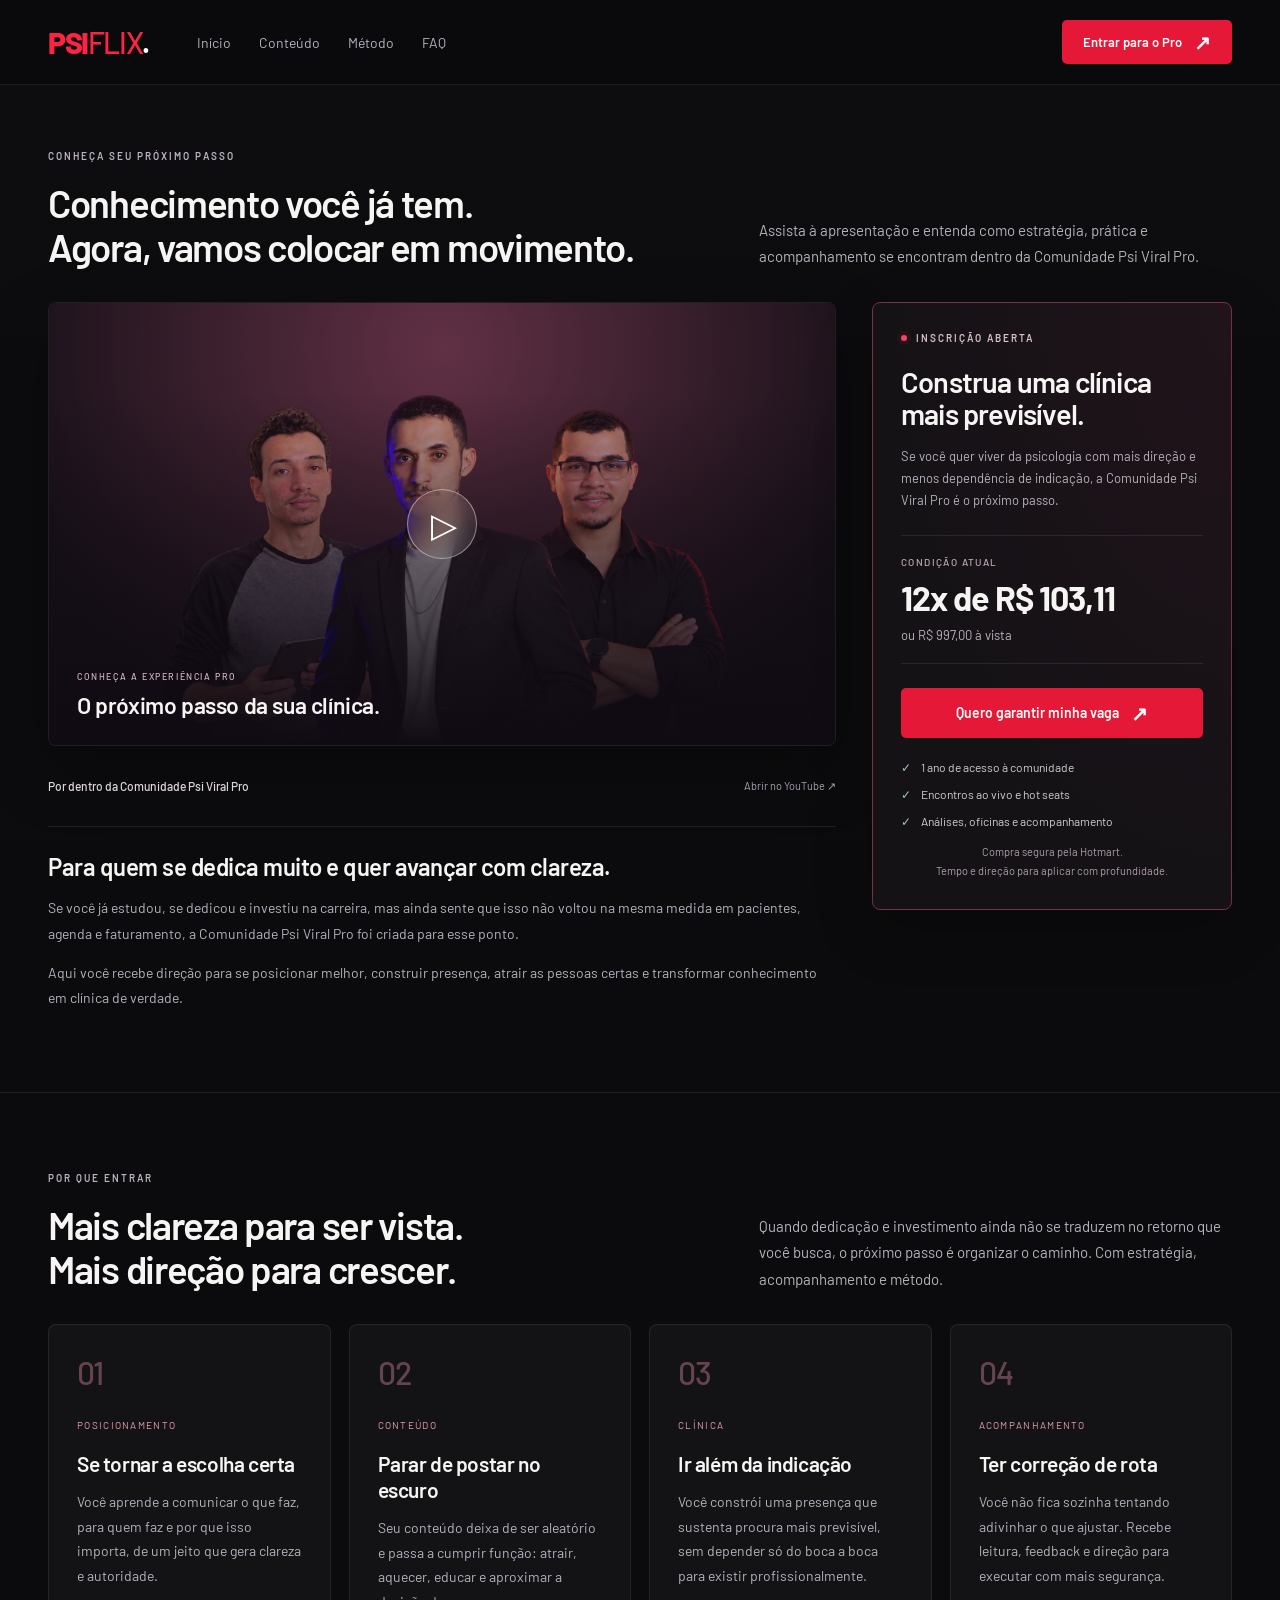
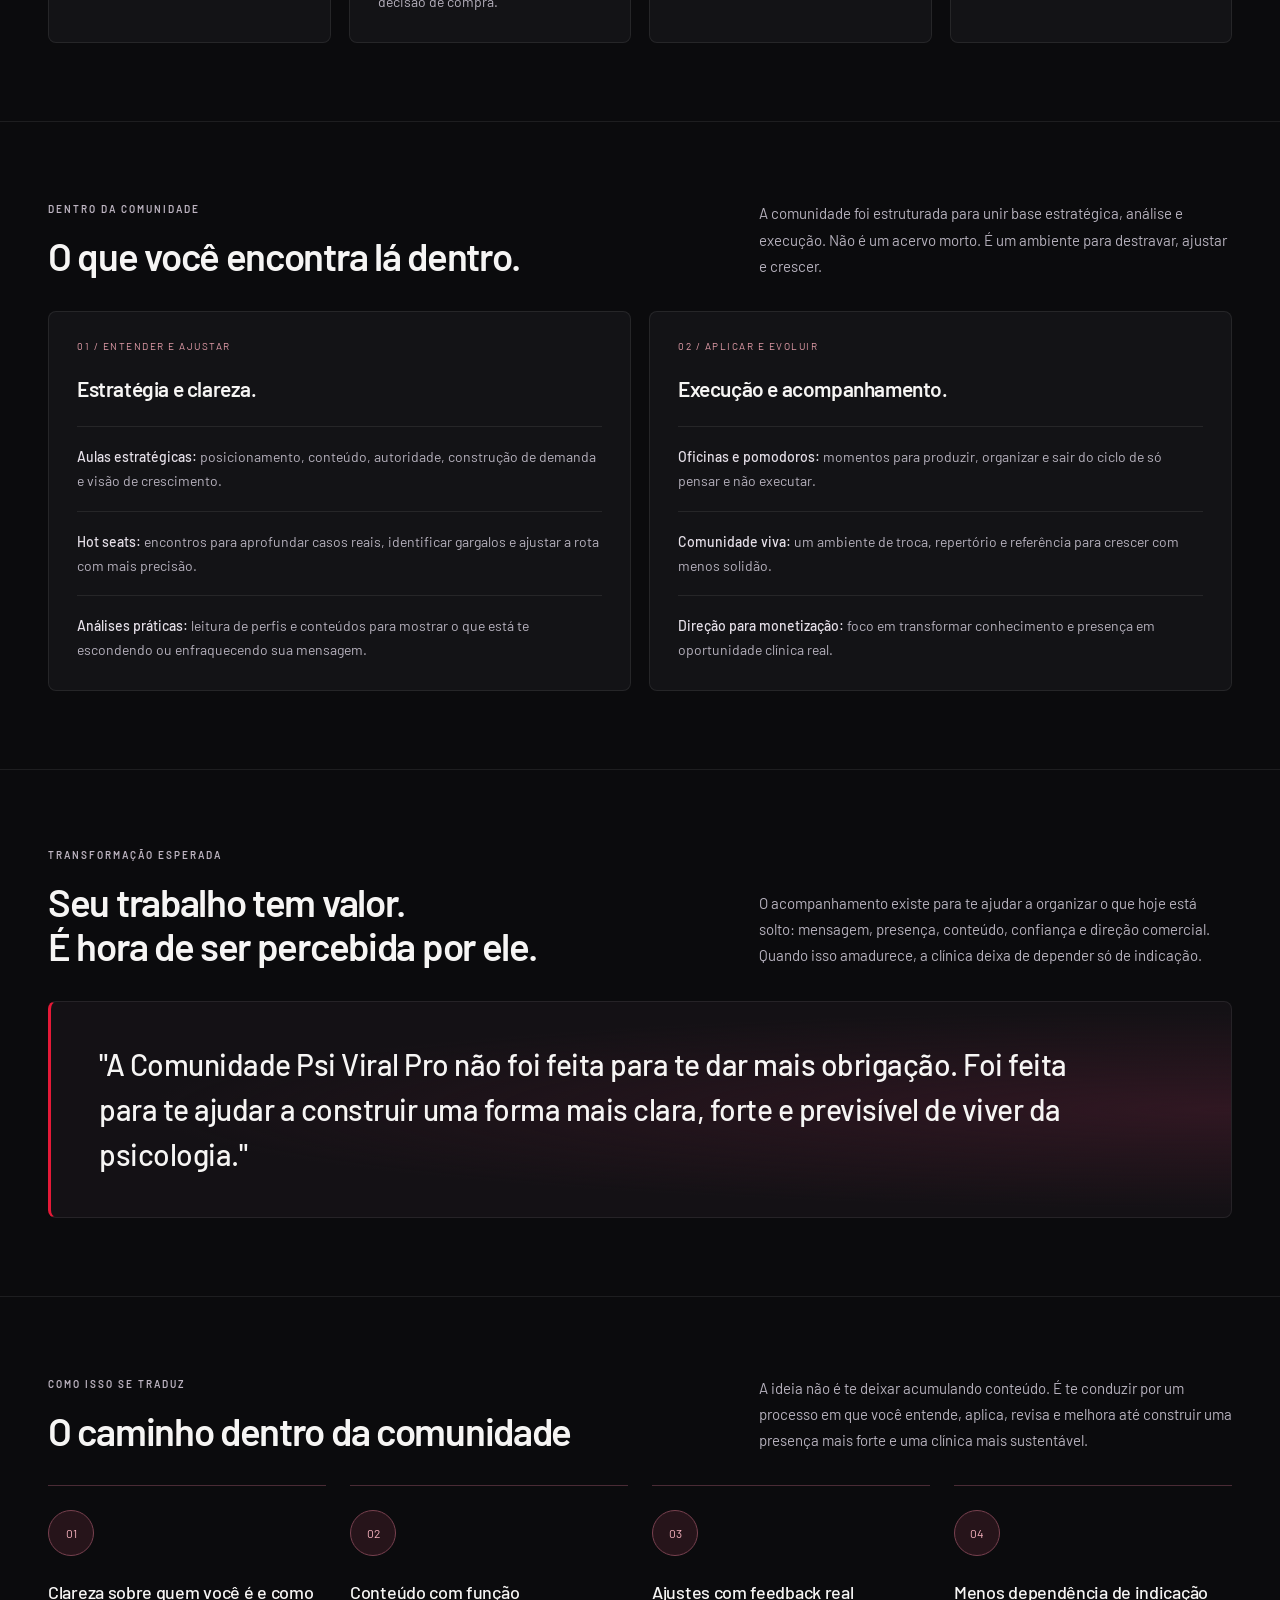
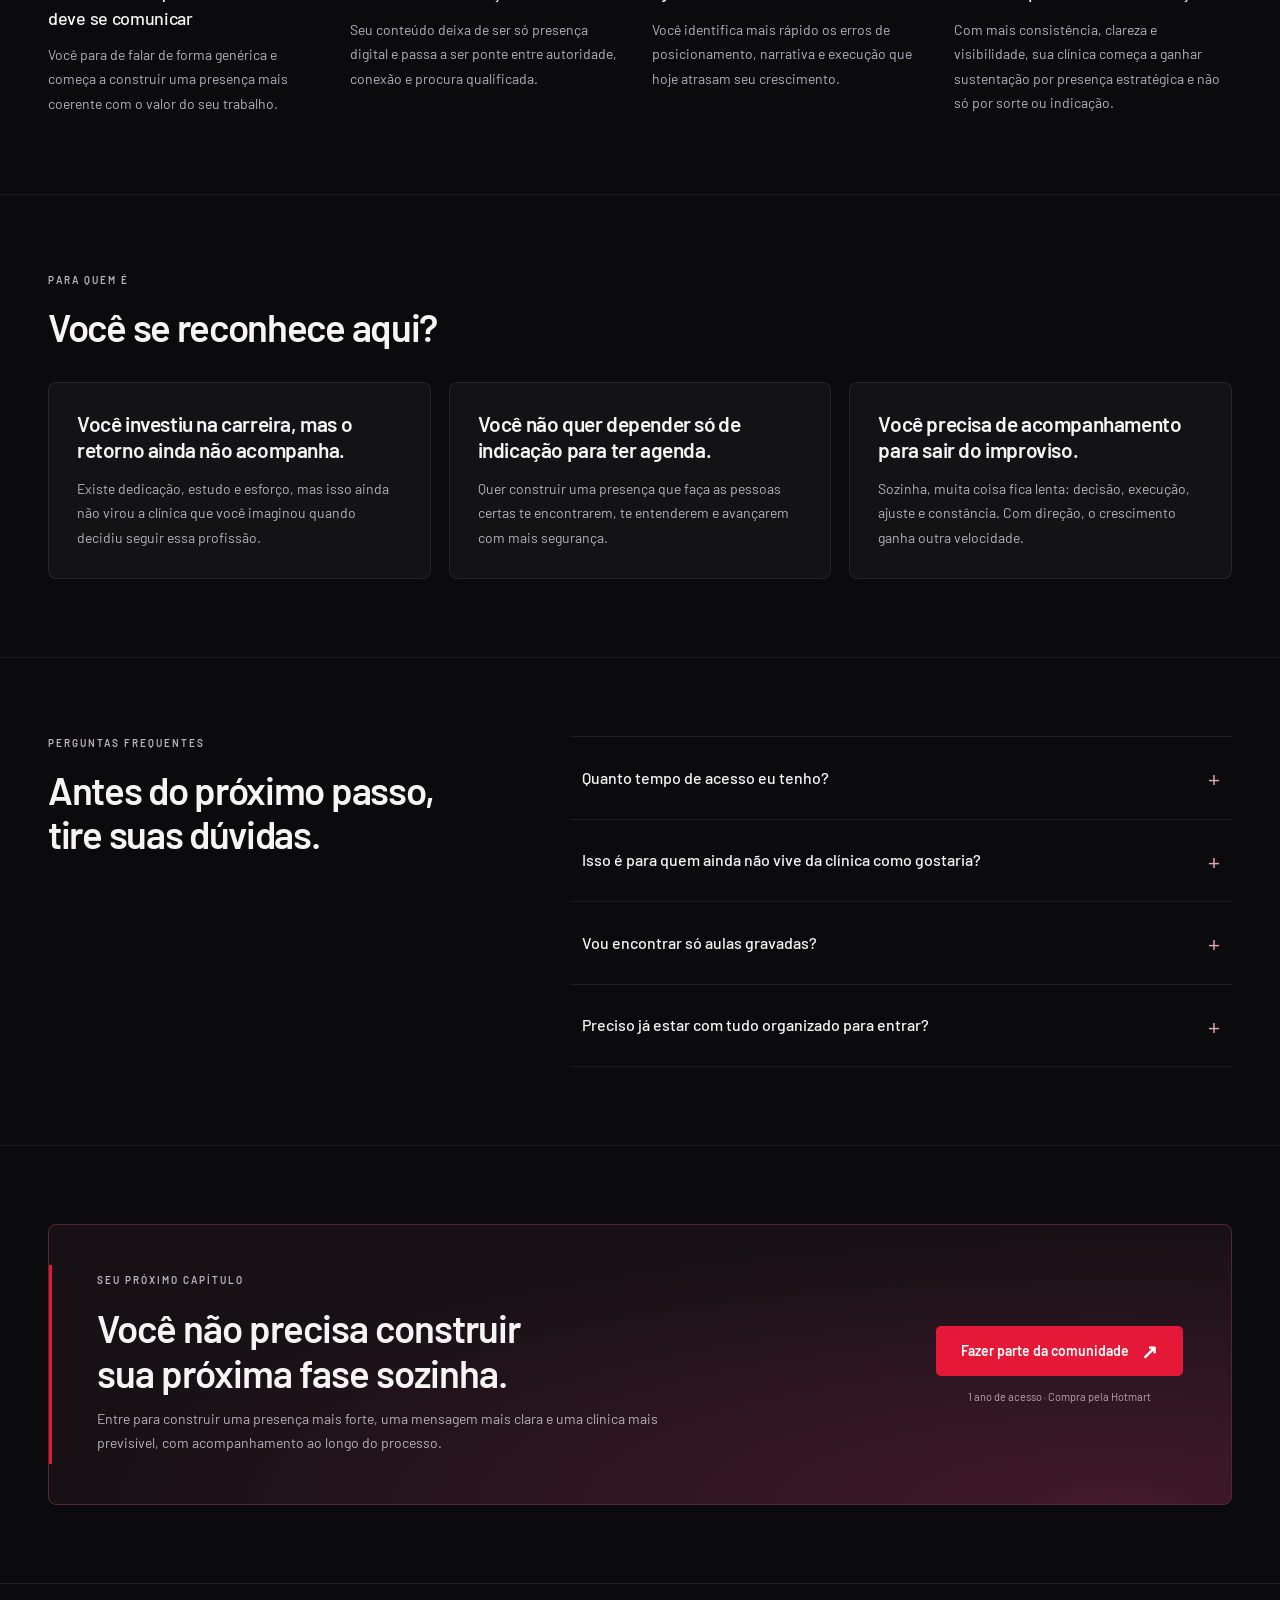
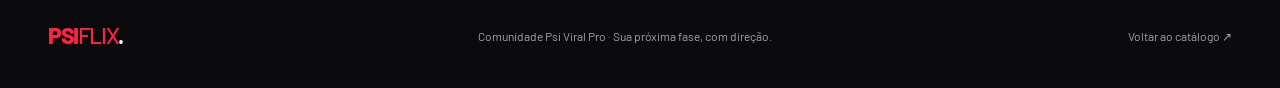
==== oferta/index.html @ 427cc710 "feat: redesign catalog and offer page" ====
<!doctype html>
<html lang="pt-BR">
<head>
  <meta charset="utf-8">
  <meta name="viewport" content="width=device-width, initial-scale=1">
  <title>Comunidade Psi Viral Pro | Sua próxima fase na psicologia</title>
  <meta name="description" content="Acompanhamento para psicólogas que querem viver da psicologia com mais clareza, presença e previsibilidade, sem depender só de indicação.">
  <meta name="theme-color" content="#0b0b0d">
  <meta name="referrer" content="strict-origin-when-cross-origin">
  <link rel="icon" type="image/webp" href="../logo.webp">
  <link rel="apple-touch-icon" href="../logo.webp">
  <link rel="preconnect" href="https://fonts.googleapis.com">
  <link rel="preconnect" href="https://fonts.gstatic.com" crossorigin>
  <link href="https://fonts.googleapis.com/css2?family=Barlow:wght@400;500;600;700;800&display=swap" rel="stylesheet">
  <script src="../assets/analytics.js" defer></script>
  <link rel="stylesheet" href="../assets/oferta.css?v=20260916">
  <script src="../assets/oferta.js?v=20260916-presentation" defer></script>
</head>
<body>
  <a class="skip-link" href="#inicio">Pular para o conteúdo</a>
  <noscript><img height="1" width="1" style="display:none" src="https://www.facebook.com/tr?id=1528378295120841&amp;ev=PageView&amp;noscript=1" alt=""></noscript>
  <div class="page">
    <header class="topbar">
      <div class="shell">
        <a class="logo" href="../" aria-label="Voltar para o catálogo">PSI<span>FLIX</span><b>.</b></a>
        <nav class="nav" id="offer-navigation" aria-label="Navegação da oferta">
          <a href="../">Início</a>
          <a href="#conteudo">Conteúdo</a>
          <a href="#metodo">Método</a>
          <a href="#faq">FAQ</a>
        </nav>
        <div class="actions">
          <a class="btn btn-primary" href="https://pay.hotmart.com/K107278306V?off=hl3ang52" target="_blank" rel="noopener">Entrar para o Pro <span class="btn-arrow" aria-hidden="true">↗</span></a>
          <button class="menu-toggle" type="button" data-menu aria-label="Abrir menu" aria-expanded="false" aria-controls="offer-navigation" hidden><svg viewBox="0 0 24 24" aria-hidden="true"><path d="M4 6h16M4 12h16M4 18h16"/></svg></button>
        </div>
      </div>
      <div class="reading-progress" data-progress aria-hidden="true"></div>
    </header>

    <main id="inicio">
      <section class="section presentation" id="apresentacao" aria-labelledby="apresentacao-title">
        <div class="shell">
          <div class="section-head"><div><span class="eyebrow">Conheça seu próximo passo</span><h1 class="section-title" id="apresentacao-title">Conhecimento você já tem.<br>Agora, vamos colocar em movimento.</h1></div><p class="section-sub">Assista à apresentação e entenda como estratégia, prática e acompanhamento se encontram dentro da Comunidade Psi Viral Pro.</p></div>
          <div class="hero-stage">
            <div class="hero-main">
              <div class="hero-video" aria-label="Vídeo principal da comunidade">
                <a class="video-preview" data-video-play href="https://www.youtube.com/watch?v=gFFzCE0N69U" target="_blank" rel="noopener" aria-label="Assistir à apresentação da Comunidade Psi Viral Pro">
                  <img src="../experts.webp" width="1672" height="974" alt="" fetchpriority="high">
                  <span class="video-play-icon" aria-hidden="true">▷</span>
                  <span class="video-preview-title"><span>Conheça a experiência Pro</span>O próximo passo da sua clínica.</span>
                </a>
              </div>

              <div class="video-caption"><strong>Por dentro da Comunidade Psi Viral Pro</strong><a href="https://www.youtube.com/watch?v=gFFzCE0N69U" target="_blank" rel="noopener">Abrir no YouTube ↗</a></div>
              <div class="intro-copy"><h3>Para quem se dedica muito e quer avançar com clareza.</h3><p>Se você já estudou, se dedicou e investiu na carreira, mas ainda sente que isso não voltou na mesma medida em pacientes, agenda e faturamento, a Comunidade Psi Viral Pro foi criada para esse ponto.</p><p>Aqui você recebe direção para se posicionar melhor, construir presença, atrair as pessoas certas e transformar conhecimento em clínica de verdade.</p></div>
            </div>

            <aside class="hero-side">
              <section class="panel" id="inscricao" aria-labelledby="comprar-titulo">
                <span class="eyebrow">Inscrição aberta</span>
                <h2 class="price-title" id="comprar-titulo">Construa uma clínica mais previsível.</h2>
                <p>Se você quer viver da psicologia com mais direção e menos dependência de indicação, a Comunidade Psi Viral Pro é o próximo passo.</p>
                <div class="price-box" aria-label="Preço da oferta">
                  <strong>Condição atual</strong>
                  <span>12x de R$ 103,11</span>
                  <small>ou R$ 997,00 à vista</small>
                </div>
                <a class="btn btn-primary" href="https://pay.hotmart.com/K107278306V?off=hl3ang52" target="_blank" rel="noopener">Quero garantir minha vaga <span class="btn-arrow" aria-hidden="true">↗</span></a>
                <ul class="purchase-benefits"><li>1 ano de acesso à comunidade</li><li>Encontros ao vivo e hot seats</li><li>Análises, oficinas e acompanhamento</li></ul>
                <p class="purchase-note">Compra segura pela Hotmart.<br>Tempo e direção para aplicar com profundidade.</p>
              </section>

            </aside>
          </div>
        </div>
      </section>

      <section class="section" id="conteudo">
        <div class="shell">
          <div class="section-head">
            <div>
              <span class="eyebrow">Por que entrar</span>
              <h2 class="section-title">Mais clareza para ser vista.<br>Mais direção para crescer.</h2>
            </div>
            <p class="section-sub">Quando dedicação e investimento ainda não se traduzem no retorno que você busca, o próximo passo é organizar o caminho. Com estratégia, acompanhamento e método.</p>
          </div>

          <div class="grid-4">
            <article class="card">
              <span class="kpi-mark">Posicionamento</span>
              <h3>Se tornar a escolha certa</h3>
              <p>Você aprende a comunicar o que faz, para quem faz e por que isso importa, de um jeito que gera clareza e autoridade.</p>
            </article>
            <article class="card">
              <span class="kpi-mark">Conteúdo</span>
              <h3>Parar de postar no escuro</h3>
              <p>Seu conteúdo deixa de ser aleatório e passa a cumprir função: atrair, aquecer, educar e aproximar a decisão de compra.</p>
            </article>
            <article class="card">
              <span class="kpi-mark">Clínica</span>
              <h3>Ir além da indicação</h3>
              <p>Você constrói uma presença que sustenta procura mais previsível, sem depender só do boca a boca para existir profissionalmente.</p>
            </article>
            <article class="card">
              <span class="kpi-mark">Acompanhamento</span>
              <h3>Ter correção de rota</h3>
              <p>Você não fica sozinha tentando adivinhar o que ajustar. Recebe leitura, feedback e direção para executar com mais segurança.</p>
            </article>
          </div>
        </div>
      </section>

      <section class="section" id="metodo">
        <div class="shell">
          <div class="section-head">
            <div>
              <span class="eyebrow">Dentro da comunidade</span>
              <h2 class="section-title">O que você encontra lá dentro.</h2>
            </div>
            <p class="section-sub">A comunidade foi estruturada para unir base estratégica, análise e execução. Não é um acervo morto. É um ambiente para destravar, ajustar e crescer.</p>
          </div>

          <div class="grid-2">
            <article class="card">
              <span class="method-card-label">01 / Entender e ajustar</span><h3>Estratégia e clareza.</h3>
              <ul class="feature-list">
                <li><strong>Aulas estratégicas:</strong> posicionamento, conteúdo, autoridade, construção de demanda e visão de crescimento.</li>
                <li><strong>Hot seats:</strong> encontros para aprofundar casos reais, identificar gargalos e ajustar a rota com mais precisão.</li>
                <li><strong>Análises práticas:</strong> leitura de perfis e conteúdos para mostrar o que está te escondendo ou enfraquecendo sua mensagem.</li>
              </ul>
            </article>

            <article class="card">
              <span class="method-card-label">02 / Aplicar e evoluir</span><h3>Execução e acompanhamento.</h3>
              <ul class="feature-list">
                <li><strong>Oficinas e pomodoros:</strong> momentos para produzir, organizar e sair do ciclo de só pensar e não executar.</li>
                <li><strong>Comunidade viva:</strong> um ambiente de troca, repertório e referência para crescer com menos solidão.</li>
                <li><strong>Direção para monetização:</strong> foco em transformar conhecimento e presença em oportunidade clínica real.</li>
              </ul>
            </article>
          </div>
        </div>
      </section>

      <section class="section">
        <div class="shell">
          <div class="section-head">
            <div>
              <span class="eyebrow">Transformação esperada</span>
              <h2 class="section-title">Seu trabalho tem valor.<br>É hora de ser percebida por ele.</h2>
            </div>
            <p class="section-sub">O acompanhamento existe para te ajudar a organizar o que hoje está solto: mensagem, presença, conteúdo, confiança e direção comercial. Quando isso amadurece, a clínica deixa de depender só de indicação.</p>
          </div>

          <article class="card quote">
            <blockquote>"A Comunidade Psi Viral Pro não foi feita para te dar mais obrigação. Foi feita para te ajudar a construir uma forma mais clara, forte e previsível de viver da psicologia."</blockquote>
          </article>
        </div>
      </section>

      <section class="section">
        <div class="shell">
          <div class="section-head">
            <div>
              <span class="eyebrow">Como isso se traduz</span>
              <h2 class="section-title">O caminho dentro da comunidade</h2>
            </div>
            <p class="section-sub">A ideia não é te deixar acumulando conteúdo. É te conduzir por um processo em que você entende, aplica, revisa e melhora até construir uma presença mais forte e uma clínica mais sustentável.</p>
          </div>

          <ol class="timeline">
            <li>
              <strong>Clareza sobre quem você é e como deve se comunicar</strong>
              <p>Você para de falar de forma genérica e começa a construir uma presença mais coerente com o valor do seu trabalho.</p>
            </li>
            <li>
              <strong>Conteúdo com função</strong>
              <p>Seu conteúdo deixa de ser só presença digital e passa a ser ponte entre autoridade, conexão e procura qualificada.</p>
            </li>
            <li>
              <strong>Ajustes com feedback real</strong>
              <p>Você identifica mais rápido os erros de posicionamento, narrativa e execução que hoje atrasam seu crescimento.</p>
            </li>
            <li>
              <strong>Menos dependência de indicação</strong>
              <p>Com mais consistência, clareza e visibilidade, sua clínica começa a ganhar sustentação por presença estratégica e não só por sorte ou indicação.</p>
            </li>
          </ol>
        </div>
      </section>

      <section class="section">
        <div class="shell">
          <div class="section-head">
            <div>
              <span class="eyebrow">Para quem é</span>
              <h2 class="section-title">Você se reconhece aqui?</h2>
            </div>
          </div>

          <div class="grid-3">
            <article class="card">
              <h3>Você investiu na carreira, mas o retorno ainda não acompanha.</h3>
              <p>Existe dedicação, estudo e esforço, mas isso ainda não virou a clínica que você imaginou quando decidiu seguir essa profissão.</p>
            </article>
            <article class="card">
              <h3>Você não quer depender só de indicação para ter agenda.</h3>
              <p>Quer construir uma presença que faça as pessoas certas te encontrarem, te entenderem e avançarem com mais segurança.</p>
            </article>
            <article class="card">
              <h3>Você precisa de acompanhamento para sair do improviso.</h3>
              <p>Sozinha, muita coisa fica lenta: decisão, execução, ajuste e constância. Com direção, o crescimento ganha outra velocidade.</p>
            </article>
          </div>
        </div>
      </section>

      <section class="section" id="faq">
        <div class="shell faq-layout">
          <div class="section-head">
            <div>
              <span class="eyebrow">Perguntas frequentes</span>
              <h2 class="section-title">Antes do próximo passo,<br>tire suas dúvidas.</h2>
            </div>
          </div>

          <div class="faq">
            <details>
              <summary>Quanto tempo de acesso eu tenho?</summary>
              <p>O acesso à Comunidade Psi Viral Pro é de 1 ano, para você entrar, estudar, aplicar e amadurecer seu posicionamento com profundidade.</p>
            </details>
            <details>
              <summary>Isso é para quem ainda não vive da clínica como gostaria?</summary>
              <p>Sim. A comunidade foi pensada justamente para quem sente que a clínica ainda depende demais de indicação, tentativa e erro ou esforço sem direção.</p>
            </details>
            <details>
              <summary>Vou encontrar só aulas gravadas?</summary>
              <p>Não. Além do conteúdo, há encontros, hot seats, análises e momentos de execução para que o processo tenha acompanhamento real.</p>
            </details>
            <details>
              <summary>Preciso já estar com tudo organizado para entrar?</summary>
              <p>Não. Você entra para organizar. A proposta é justamente te ajudar a sair da bagunça, do improviso e da sensação de estar fazendo tudo sozinha.</p>
            </details>
          </div>
        </div>
      </section>

      <section class="section final-section">
        <div class="shell">
          <div class="cta-panel">
            <div>
              <span class="eyebrow">Seu próximo capítulo</span>
              <h2>Você não precisa construir<br>sua próxima fase sozinha.</h2>
              <p class="section-sub" style="margin-top:12px">Entre para construir uma presença mais forte, uma mensagem mais clara e uma clínica mais previsível, com acompanhamento ao longo do processo.</p>
            </div>
            <div class="final-actions"><a class="btn btn-primary" href="https://pay.hotmart.com/K107278306V?off=hl3ang52" target="_blank" rel="noopener">Fazer parte da comunidade <span class="btn-arrow" aria-hidden="true">↗</span></a><small>1 ano de acesso · Compra pela Hotmart</small></div>
          </div>
        </div>
      </section>
    </main>

    <footer class="footer">
      <div class="shell"><a class="logo" href="../" aria-label="Psi Flix, voltar ao catálogo">PSI<span>FLIX</span><b>.</b></a><p>Comunidade Psi Viral Pro · Sua próxima fase, com direção.</p><a class="footer-link" href="../">Voltar ao catálogo ↗</a></div>
    </footer>
  </div>
  <aside class="mobile-enroll" data-mobile-enroll aria-label="Inscrição na comunidade" hidden><div><strong>12x de R$ 103,11</strong><small>ou R$ 997,00 à vista · 1 ano de acesso</small></div><a class="btn btn-primary" href="https://pay.hotmart.com/K107278306V?off=hl3ang52" target="_blank" rel="noopener">Quero entrar <span aria-hidden="true">↗</span></a></aside>
</body>
</html>
---- assets/oferta.css ----
:root{color-scheme:dark;--bg:#0b0b0d;--surface:#141417;--text:#f6f5f4;--muted:#b6b1bd;--accent:#e51937;--line:#ffffff14;--max:1240px;--ease:cubic-bezier(.2,.7,.2,1)}
*{box-sizing:border-box}
html{scroll-behavior:smooth;scroll-padding-top:110px}
body{margin:0;min-width:320px;background:var(--bg);color:var(--text);font-family:Barlow,'Segoe UI',sans-serif;-webkit-font-smoothing:antialiased}
button,a,summary{-webkit-tap-highlight-color:transparent}
a{color:inherit;text-decoration:none}
button{font:inherit;cursor:pointer}
img{display:block;max-width:100%;height:auto}
h1,h2,h3,p,ul,ol{margin:0}
[hidden]{display:none!important}
:focus-visible{outline:2px solid #fff;outline-offset:5px}
::selection{background:#ae1735;color:#fff}
.shell{width:min(var(--max),calc(100% - 96px));margin-inline:auto}
.skip-link{position:fixed;top:-80px;left:20px;padding:14px 20px;background:#fff;color:#111;z-index:50;border-radius:4px}
.skip-link:focus{top:12px}
.topbar{position:sticky;top:0;z-index:20;border-bottom:1px solid var(--line);background:#0b0b0df5;backdrop-filter:blur(16px)}
.topbar .shell{display:flex;align-items:center;gap:48px;min-height:84px}
.logo{font-size:30px;letter-spacing:-1.4px;line-height:1;font-weight:800;color:#fa2544;white-space:nowrap}
.logo span{font-weight:500}.logo b{color:#fff;font-weight:700}
.nav{display:flex;align-items:center;gap:28px;color:var(--muted);font-size:14px}
.nav a{position:relative;display:flex;align-items:center;min-height:48px;transition:color .2s}
.nav a:hover,.nav a[aria-current]{color:#fff}
.nav a::after{content:'';position:absolute;bottom:0;left:0;right:0;height:2px;background:var(--accent);transform:scaleX(0);transform-origin:left;transition:transform .25s}
.nav a[aria-current]::after{transform:scaleX(1)}
.actions{display:flex;align-items:center;gap:12px;margin-left:auto}
.btn{display:inline-flex;align-items:center;justify-content:center;gap:12px;min-height:50px;padding:13px 24px;border:1px solid transparent;border-radius:5px;font-size:14px;font-weight:600;line-height:1.4;transition:transform .25s var(--ease),background .25s,box-shadow .25s}
.btn-primary{background:var(--accent);color:#fff}
.btn-primary:hover{background:#bd102a;box-shadow:0 8px 28px #e5193726;transform:translateY(-2px)}
.btn-secondary{background:#ffffff08;border-color:#ffffff28}
.btn-secondary:hover{background:#ffffff14;transform:translateY(-2px)}
.btn-arrow{font-size:20px;line-height:1;transition:transform .25s}.btn:hover .btn-arrow{transform:translateX(3px)}
.topbar .btn{min-height:44px;padding:10px 20px;font-size:13px}
.menu-toggle{display:none;width:44px;height:44px;border:1px solid #ffffff30;border-radius:50%;background:none;color:#fff;align-items:center;justify-content:center}
.menu-toggle svg{width:20px;height:20px;fill:none;stroke:currentColor;stroke-width:1.6}
.reading-progress{position:absolute;bottom:-1px;left:0;width:100%;height:2px;background:var(--accent);transform:scaleX(0);transform-origin:left;pointer-events:none}
.hero{position:relative;overflow:hidden;isolation:isolate;background:radial-gradient(ellipse at 85% 48%,#301723 0,transparent 56%)}
.hero .shell{position:relative;min-height:655px;display:flex;align-items:center;padding-block:76px 72px}
.hero-copy{position:relative;z-index:2;width:53%;max-width:650px}
.eyebrow{display:block;margin-bottom:18px;color:#bdb4c1;font-size:10px;line-height:1.5;font-weight:600;letter-spacing:2px;text-transform:uppercase}
.hero .eyebrow{display:flex;align-items:center;gap:12px;color:#eee2e7}
.pro-badge{display:inline-flex;padding:5px 8px;background:#e5193720;border:1px solid #e5193770;border-radius:3px;color:#ff657b;font-size:10px;letter-spacing:1.4px}
.hero h1{font-size:clamp(42px,4.5vw,66px);line-height:1.05;letter-spacing:-2.6px;font-weight:700;text-wrap:balance}
.hero h1 em{font-style:normal;color:#ff4059}
.hero-copy>p{max-width:475px;margin-top:24px;font-size:17px;line-height:1.65;color:#c2bec7}
.hero-buttons{display:flex;flex-wrap:wrap;gap:12px;margin-top:28px}
.hero-proof{display:flex;flex-wrap:wrap;gap:10px 20px;margin-top:24px;color:#b9b2bd;font-size:12px}
.hero-proof span{display:flex;align-items:center;gap:8px}.hero-proof span::before{content:'';width:4px;height:4px;background:#ff5068;border-radius:50%}
.hero-art{position:absolute;right:-13%;bottom:34px;width:77%;z-index:0;pointer-events:none}
.hero-art::after{content:'';position:absolute;inset:0;background:linear-gradient(90deg,var(--bg),transparent 35%),linear-gradient(0deg,var(--bg),transparent 45%)}
.hero-art img{width:100%}
.hero-credit{position:absolute;bottom:42px;right:0;color:#aa98a7;font-size:10px;letter-spacing:1.3px;text-transform:uppercase}
.benefit-bar{border-block:1px solid var(--line)}
.benefit-inner{display:flex;justify-content:space-between;gap:24px;padding-block:23px;color:#bdb7c1;font-size:12px}
.benefit-inner span{display:flex;gap:12px;align-items:center}.benefit-inner b{color:#ff546c;font-size:11px;font-weight:500}
.section{padding-block:78px;border-bottom:1px solid var(--line)}
.section-head{display:grid;grid-template-columns:1.15fr .85fr;gap:70px;align-items:end;margin-bottom:32px}
.section-title{font-size:clamp(30px,3vw,42px);font-weight:600;line-height:1.14;letter-spacing:-1.3px;text-wrap:balance}
.section-sub{max-width:540px;color:var(--muted);font-size:15px;line-height:1.75}
.presentation{padding-top:64px;background:linear-gradient(180deg,#ffffff02,transparent)}
.hero-stage{display:grid;grid-template-columns:minmax(0,1fr) 360px;gap:36px;align-items:start}
.hero-main{min-width:0}
.hero-video{overflow:hidden;border:1px solid #ffffff20;border-radius:8px;background:#000;box-shadow:0 24px 65px #0004}
.hero-video iframe{display:block;width:100%;aspect-ratio:16/9;border:0}
.video-preview{position:relative;display:grid;place-items:center;isolation:isolate;aspect-ratio:16/9;overflow:hidden;background:radial-gradient(ellipse at 50% 10%,#613044,transparent 80%),#171018}
.video-preview>img{position:absolute;bottom:0;left:50%;transform:translateX(-50%);width:80%;height:100%;object-fit:contain;object-position:bottom;opacity:.65;transition:opacity .4s,scale .5s var(--ease);z-index:-2}
.video-preview::after{content:'';position:absolute;inset:0;background:linear-gradient(0deg,#100b13,transparent 80%);z-index:-1}
.video-play-icon{display:grid;place-items:center;width:70px;height:70px;padding-left:4px;border:1px solid #ffffff70;background:#ffffff16;backdrop-filter:blur(10px);border-radius:50%;font-size:34px;color:#fff;transition:transform .3s,background .3s}
.video-preview:hover .video-play-icon{transform:scale(1.08);background:var(--accent);border-color:var(--accent)}.video-preview:hover>img{opacity:.85;scale:1.025}
.video-preview:focus-visible{outline-offset:-5px}.video-preview-title{position:absolute;left:28px;right:28px;bottom:24px;font-size:23px;line-height:1.3;font-weight:600;letter-spacing:-.4px}.video-preview-title>span{display:block;margin-bottom:8px;font-size:9px;letter-spacing:1.6px;text-transform:uppercase;color:#d6b5c3;font-weight:500}
.video-caption>a{display:inline-flex;align-items:center;min-height:44px;font-size:11px;white-space:nowrap}.video-caption>a:hover{color:#fff}
.video-caption{display:flex;justify-content:space-between;align-items:center;gap:20px;padding-block:18px;border-bottom:1px solid var(--line);font-size:12px;color:#a99eaf}
.video-caption strong{font-weight:500;color:#ddd5df}.video-caption span{font-size:10px;letter-spacing:1px;text-transform:uppercase}
.intro-copy{padding-block:26px 4px}.intro-copy h3{font-size:24px;letter-spacing:-.5px;font-weight:600;line-height:1.2}.intro-copy p{color:var(--muted);font-size:14px;line-height:1.8;margin-top:14px}
.hero-side{position:sticky;top:112px}
.panel{padding:28px;border:1px solid #783044;border-radius:8px;background:radial-gradient(ellipse at 100% 0,#3a172550,transparent 65%),#151216;box-shadow:0 20px 60px #0003}
.panel .eyebrow{display:flex;align-items:center;gap:9px;color:#dbc2ca;margin-bottom:20px}.panel .eyebrow::before{content:'';width:6px;height:6px;background:#f34663;border-radius:50%;box-shadow:0 0 0 4px #e5193716}
.price-title{font-size:29px;font-weight:600;line-height:1.13;letter-spacing:-.8px}
.panel>p{color:var(--muted);font-size:13px;line-height:1.7;margin-top:14px}
.price-box{margin-block:24px;padding-block:20px;border-block:1px solid #ffffff16}
.price-box strong{font-size:10px;font-weight:500;letter-spacing:1.4px;text-transform:uppercase;color:#bdabb8;display:block}
.price-box span{display:block;font-size:34px;line-height:1.2;letter-spacing:-1px;font-weight:700;margin-top:10px}
.price-box small{display:block;color:#bdb1be;font-size:13px;margin-top:8px}
.panel .btn{width:100%;padding-inline:14px}.panel .purchase-note{font-size:11px;text-align:center;color:#aa9dab;line-height:1.7}
.purchase-benefits{list-style:none;padding:0;margin-top:22px;display:grid;gap:12px;font-size:12px;color:#d4cbd5}
.purchase-benefits li::before{content:'✓';margin-right:10px;color:#a1ceb1}
.grid-4,.grid-3,.grid-2{display:grid;gap:18px}.grid-4{grid-template-columns:repeat(4,minmax(0,1fr))}.grid-3{grid-template-columns:repeat(3,minmax(0,1fr))}.grid-2{grid-template-columns:repeat(2,minmax(0,1fr))}
.card{position:relative;padding:28px;border:1px solid var(--line);border-radius:8px;background:#131316;transition:transform .3s var(--ease),border-color .3s,background .3s}
@media(hover:hover){.card:hover{transform:translateY(-5px);border-color:#86505d;background:#181519}}
.card h3{font-size:21px;line-height:1.25;letter-spacing:-.4px;font-weight:600}
.card p{margin-top:13px;color:var(--muted);font-size:14px;line-height:1.75}
.kpi-mark{display:block;font-size:10px;letter-spacing:1.3px;text-transform:uppercase;color:#e29da9;margin-bottom:20px}
.grid-4{counter-reset:benefit}.grid-4 .card::before{counter-increment:benefit;content:'0' counter(benefit);display:block;margin-bottom:28px;font-size:32px;font-weight:500;letter-spacing:-1px;color:#65444e}
.feature-list{list-style:none;padding:0;margin-top:24px;display:grid;gap:0;color:var(--muted);font-size:14px;line-height:1.7}
.feature-list li{padding:18px 0;border-top:1px solid var(--line)}.feature-list li:last-child{padding-bottom:0}.feature-list strong{color:#e6e0e9;font-weight:500}
.method-card-label{display:block;margin-bottom:24px;font-size:10px;letter-spacing:1.5px;text-transform:uppercase;color:#e29da9}
.quote{padding:40px 48px;background:radial-gradient(ellipse at 100% 50%,#301722,transparent 65%),#141115;border-left:3px solid var(--accent)}
.quote blockquote{margin:0;font-size:clamp(22px,2.4vw,30px);font-weight:500;line-height:1.5;letter-spacing:-.5px;max-width:970px}
.timeline{counter-reset:step;list-style:none;padding:0;display:grid;grid-template-columns:repeat(4,minmax(0,1fr));gap:24px}
.timeline li{position:relative;border-top:1px solid #4a2b35;padding-top:24px}
.timeline li::before{counter-increment:step;content:'0' counter(step);display:flex;align-items:center;justify-content:center;width:44px;height:44px;margin-bottom:24px;border:1px solid #78414f;border-radius:50%;background:#26141a;color:#f5b1bd;font-size:12px}
.timeline strong{display:block;font-size:18px;line-height:1.4;font-weight:500;letter-spacing:-.3px}
.timeline p{font-size:14px;line-height:1.75;color:var(--muted);margin-top:12px}
.faq-layout{display:grid;grid-template-columns:.8fr 1.2fr;gap:80px;align-items:start}.faq-layout .section-head{display:block;margin:0}.faq-layout .section-sub{margin-top:18px}
.faq{display:grid;gap:0;border-top:1px solid var(--line)}
.faq details{border-bottom:1px solid var(--line);transition:background .25s}.faq details[open]{background:#ffffff02}
.faq summary{list-style:none;cursor:pointer;padding:24px 12px;display:flex;align-items:center;justify-content:space-between;gap:20px;font-size:16px;line-height:1.4;font-weight:500}
.faq summary::-webkit-details-marker{display:none}.faq summary::after{content:'+';font-size:24px;font-weight:400;color:#e0a4b0;transition:transform .25s}.faq details[open] summary::after{transform:rotate(45deg)}
.faq p{padding:0 40px 24px 12px;font-size:14px;line-height:1.75;color:var(--muted)}
.faq details[open] p{animation:faq-in .3s var(--ease)}
.final-section{border-bottom:0}.cta-panel{position:relative;overflow:hidden;display:grid;grid-template-columns:1fr auto;align-items:center;gap:60px;padding:48px;border:1px solid #542735;border-radius:8px;background:radial-gradient(ellipse at 90% 100%,#42192b,transparent 70%),#171116}
.cta-panel::before{content:'';position:absolute;left:0;top:40px;bottom:40px;width:3px;background:var(--accent)}
.cta-panel h2{max-width:640px;font-size:clamp(30px,3vw,42px);font-weight:600;line-height:1.15;letter-spacing:-1px}.cta-panel .section-sub{font-size:14px;max-width:580px}
.final-actions{display:flex;flex-direction:column;align-items:center;gap:14px}.final-actions small{font-size:11px;color:#b7a4b3}
.footer{border-top:1px solid var(--line);padding-block:30px}.footer .shell{display:flex;justify-content:space-between;align-items:center;gap:24px}.footer .logo{font-size:23px}.footer p,.footer-link{font-size:12px;line-height:1.5;color:#aaa1ae}.footer-link{display:inline-flex;align-items:center;min-height:44px}
.mobile-enroll{position:fixed;left:0;right:0;bottom:0;z-index:25;padding:12px 20px calc(12px + env(safe-area-inset-bottom));border-top:1px solid #65404b;background:#141015f7;backdrop-filter:blur(18px);align-items:center;justify-content:space-between;gap:18px;display:none}
.mobile-enroll strong{display:block;font-size:16px}.mobile-enroll small{display:block;margin-top:4px;font-size:10px;color:#bfb0bd}.mobile-enroll .btn{min-height:44px;font-size:12px;padding:12px 18px}
.reveal.is-visible{animation:reveal-in .65s var(--ease) both;animation-delay:var(--reveal-delay,0ms)}
@keyframes reveal-in{from{opacity:.25;transform:translateY(20px)}to{opacity:1;transform:translateY(0)}}
@keyframes faq-in{from{opacity:0;transform:translateY(-6px)}to{opacity:1;transform:translateY(0)}}
@media(min-width:1600px){.hero-art{right:-6%;width:73%}}
@media(max-width:1050px){.shell{width:calc(100% - 64px)}.topbar .shell{gap:28px}.nav{gap:20px}.hero .shell{min-height:610px}.hero h1{font-size:52px}.hero-art{width:84%;right:-20%}.hero-stage{grid-template-columns:minmax(0,1fr) 320px;gap:24px}.panel{padding:24px}.price-box span{font-size:30px}.grid-4{grid-template-columns:repeat(2,minmax(0,1fr))}.section-head{gap:36px}.timeline{grid-template-columns:repeat(2,minmax(0,1fr));gap:36px}.faq-layout{gap:40px}.cta-panel{padding:36px;gap:28px}.benefit-inner{gap:16px;font-size:11px}.hero-credit{font-size:9px}}
@media(max-width:820px){.hero-stage{grid-template-columns:1fr}.hero-side{position:static}.panel{display:grid;grid-template-columns:1fr 1fr;gap:0 28px}.panel>.eyebrow,.panel>.price-title,.panel>p:first-of-type{grid-column:1}.price-box{grid-column:2;grid-row:1/4;margin:0 0 18px;padding-top:0;border-top:0;align-self:center}.panel>.btn{grid-column:2;grid-row:4}.purchase-benefits{grid-column:1;grid-row:4/6;margin-top:18px}.panel>.purchase-note{grid-column:2}.hero-credit{display:none}.grid-3{grid-template-columns:1fr}.grid-3 .card{padding:24px}.nav{gap:16px}.topbar .shell{gap:22px}.faq-layout{grid-template-columns:1fr;gap:32px}.cta-panel{grid-template-columns:1fr}.final-actions{align-items:flex-start}}
@media(max-width:700px){html{scroll-padding-top:94px}.shell{width:calc(100% - 40px)}.topbar .shell{min-height:72px;gap:12px}.logo{font-size:26px}.topbar .btn{font-size:12px;padding:10px 14px}.menu-toggle{display:flex}.nav{display:none;position:absolute;top:72px;left:0;right:0;background:#111114;border-bottom:1px solid var(--line);padding:12px 20px;gap:8px 24px;flex-wrap:wrap}.nav.is-open{display:flex}.hero .shell{min-height:0;padding-top:clamp(250px,62vw,365px);padding-bottom:38px}.hero-copy{width:100%;max-width:none}.hero-art{top:12px;bottom:auto;right:50%;transform:translateX(50%);width:112%;max-width:580px}.hero-art::after{background:linear-gradient(0deg,var(--bg),transparent 66%)}.hero h1{font-size:clamp(39px,8.8vw,56px);letter-spacing:-1.7px}.hero .eyebrow{font-size:9px;gap:10px;letter-spacing:1.5px;margin-bottom:18px}.hero-copy>p{font-size:15px;line-height:1.7;margin-top:20px}.hero-buttons{gap:10px;margin-top:24px}.btn{padding-inline:18px;font-size:13px}.hero-proof{gap:12px;font-size:10px}.benefit-inner{display:grid;grid-template-columns:1fr 1fr;gap:18px 14px;padding-block:22px;font-size:11px}.benefit-inner span{gap:8px}.section{padding-block:48px}.section-head{grid-template-columns:1fr;gap:18px;margin-bottom:26px}.section-title{font-size:31px;letter-spacing:-.9px}.section-sub{font-size:14px}.eyebrow{font-size:9px;margin-bottom:14px}.hero-stage{gap:28px}.video-caption{gap:12px;font-size:11px}.video-caption span{font-size:9px}.intro-copy h3{font-size:22px}.intro-copy p{font-size:14px}.panel{display:block;padding:26px}.price-title{font-size:29px}.price-box{margin-block:22px;padding-block:20px;border-top:1px solid #ffffff16}.price-box span{font-size:36px}.purchase-benefits{margin-top:22px}.grid-4,.grid-2{grid-template-columns:1fr;gap:14px}.card{padding:24px}.grid-4 .card{padding-left:70px}.grid-4 .card::before{position:absolute;top:24px;left:22px;font-size:25px}.kpi-mark{margin-bottom:12px;font-size:9px}.card h3{font-size:21px}.card p{font-size:14px}.quote{padding:28px}.quote blockquote{font-size:23px}.timeline{grid-template-columns:1fr;gap:0}.timeline li{padding:0 0 30px 64px;border-top:0;border-left:1px solid #4a2b35;margin-left:21px}.timeline li:last-child{border-color:transparent;padding-bottom:0}.timeline li::before{position:absolute;top:0;left:-22px;margin:0}.timeline strong{font-size:18px}.faq summary{padding-block:22px;font-size:15px}.faq p{padding-right:24px}.cta-panel{padding:30px 26px}.cta-panel h2{font-size:30px}.final-actions,.final-actions .btn{width:100%}.final-actions small{align-self:center}.footer{padding-block:26px 110px}.footer .shell{flex-wrap:wrap;gap:16px}.footer p{order:3;width:100%;font-size:11px}.footer-link{font-size:11px}.mobile-enroll:not([hidden]){display:flex}}
@media(max-width:700px){.hero-art{mask-image:linear-gradient(#000 50%,transparent 100%)}.hero-art::after{background:none}.video-preview-title{left:18px;right:18px;bottom:15px;font-size:18px}.video-preview-title>span{font-size:8px;margin-bottom:5px}.video-play-icon{width:50px;height:50px;font-size:26px;margin-bottom:28px}.video-caption>a{font-size:10px}}
@media(prefers-reduced-motion:reduce){html{scroll-behavior:auto}*,*::before,*::after{animation:none!important;transition:none!important;scroll-behavior:auto!important}}
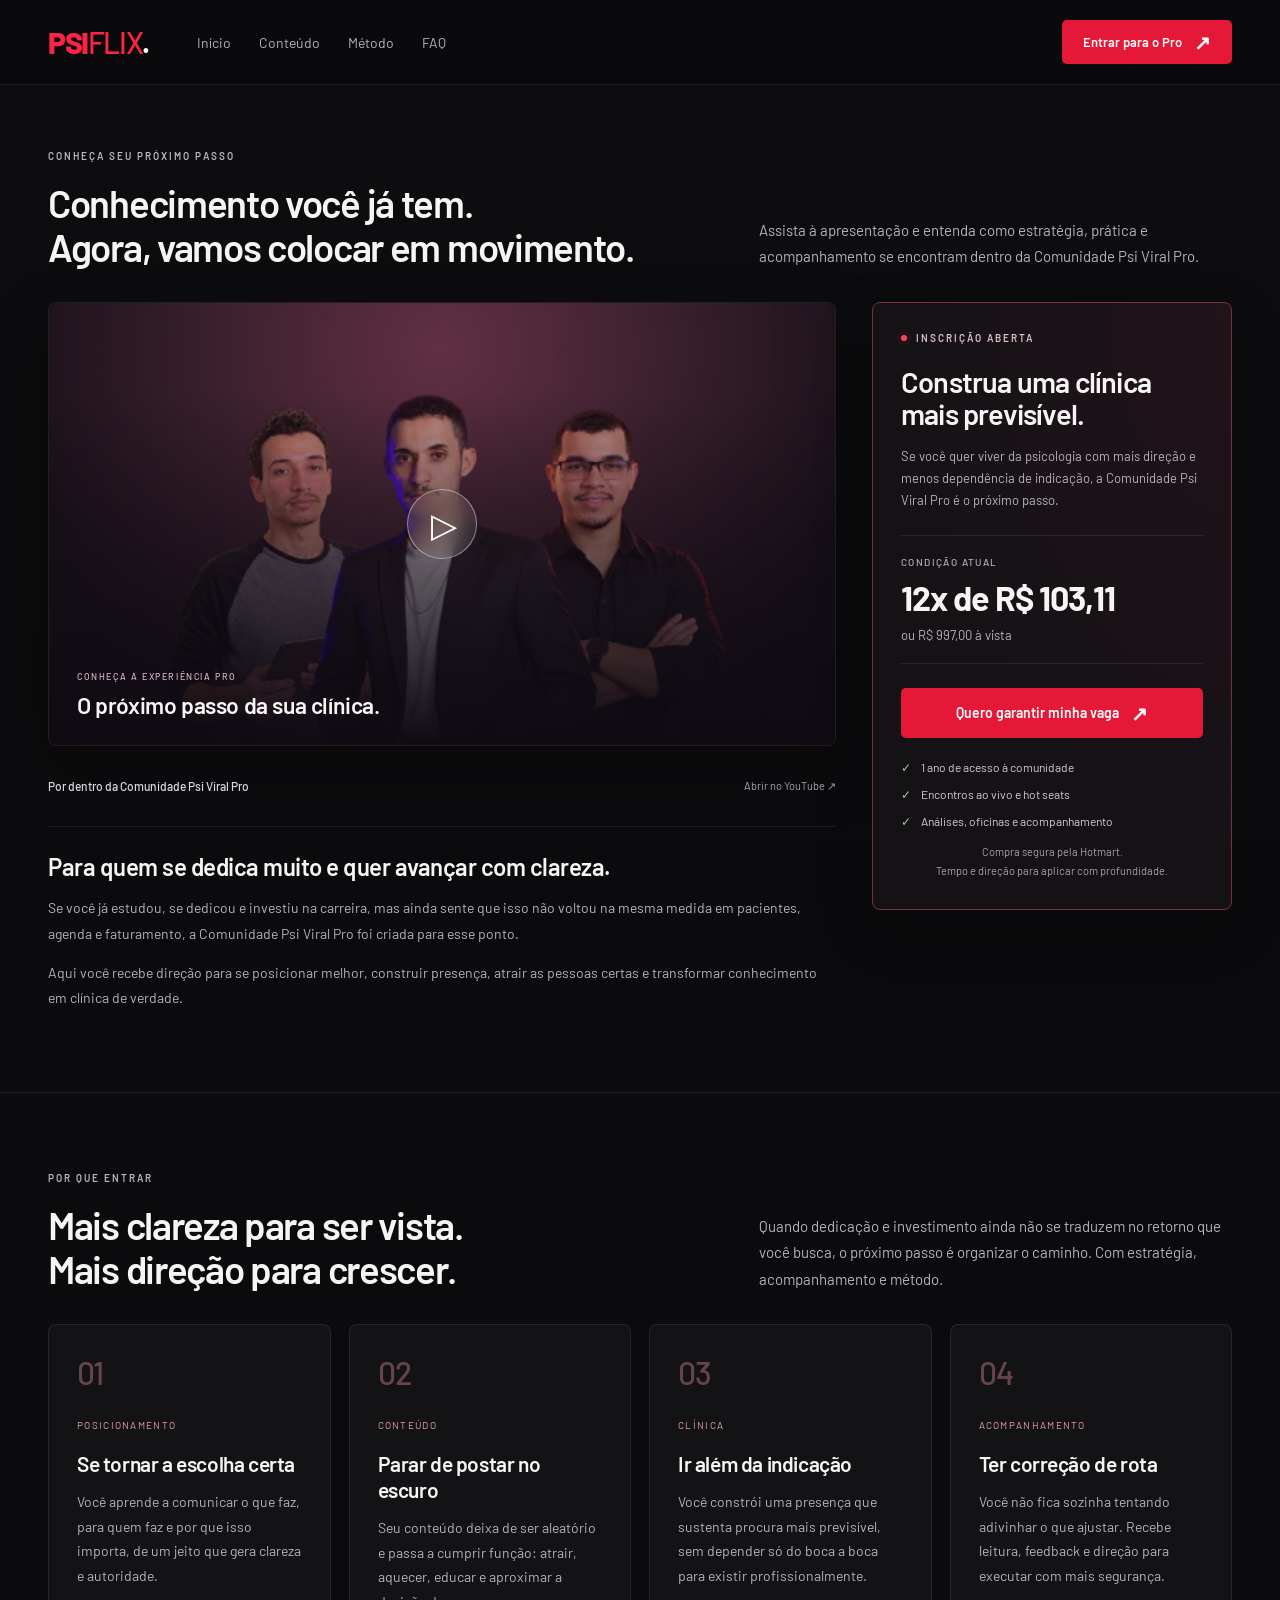
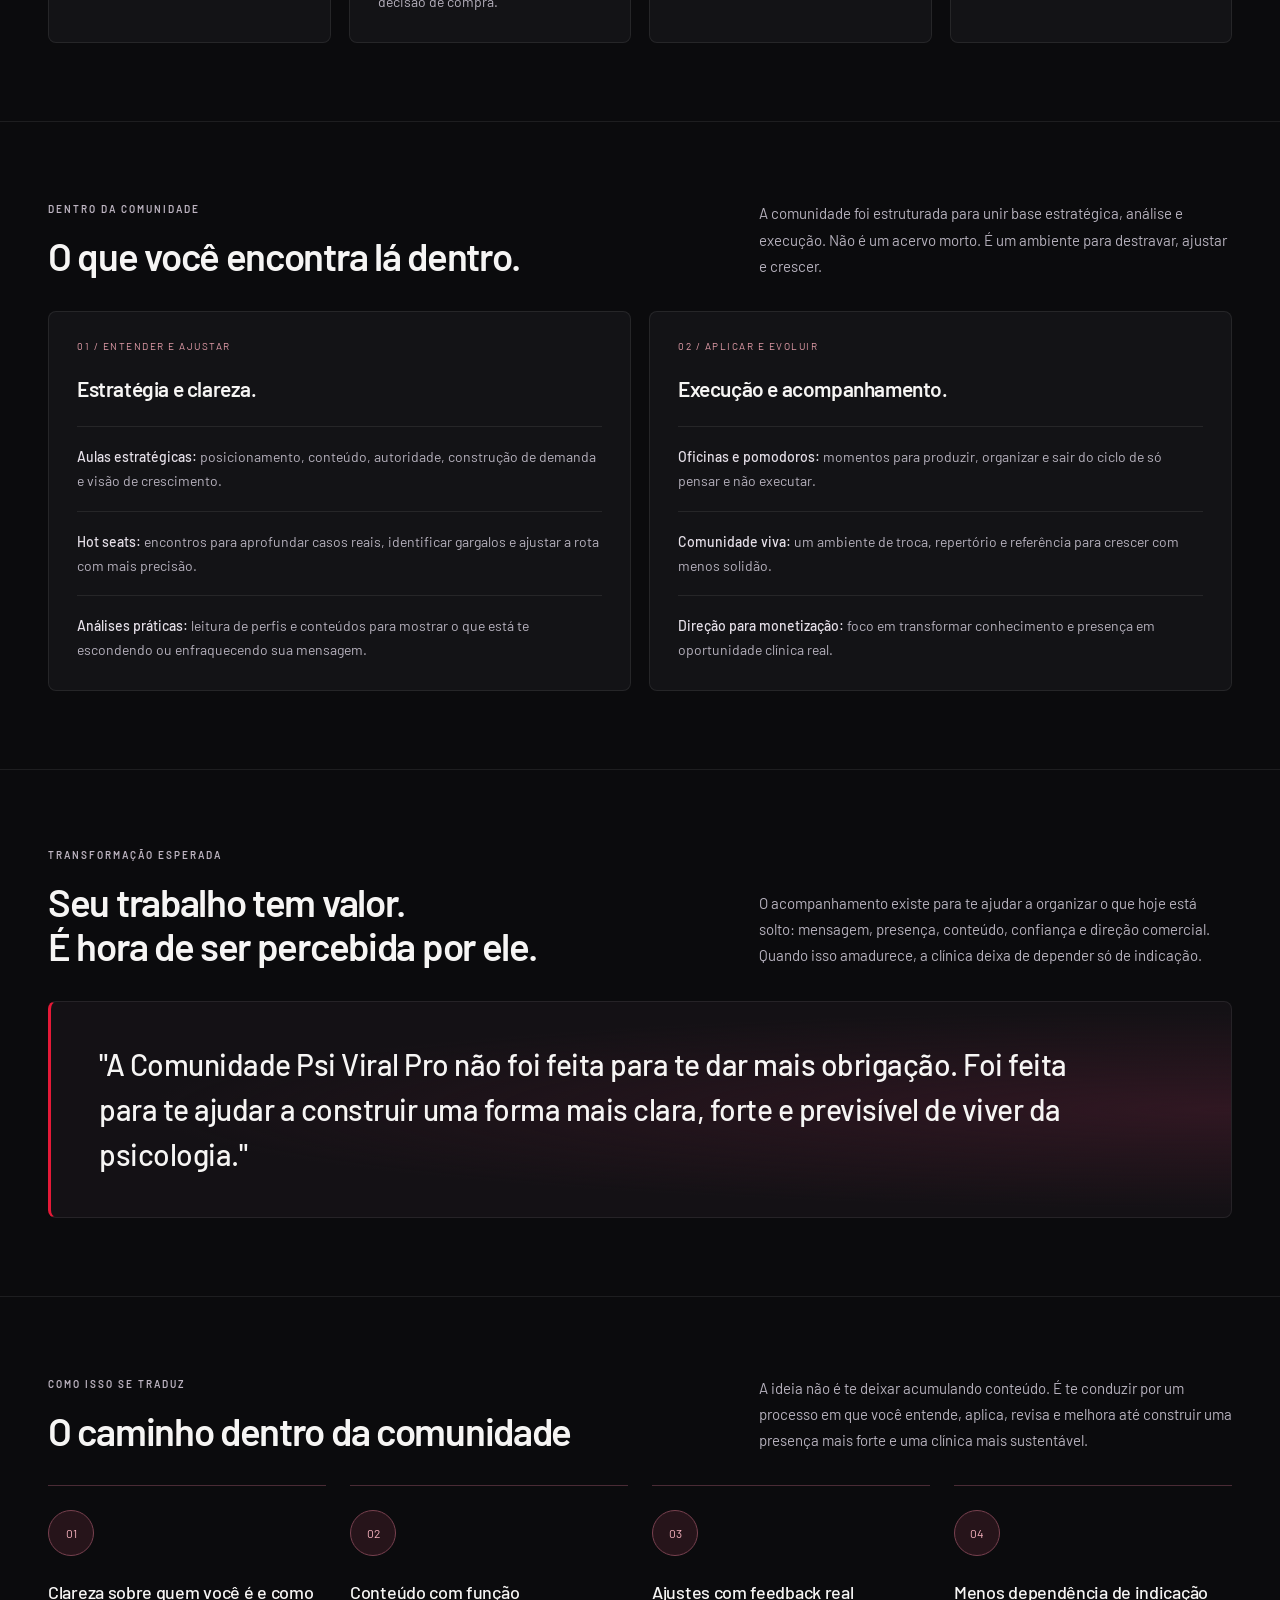
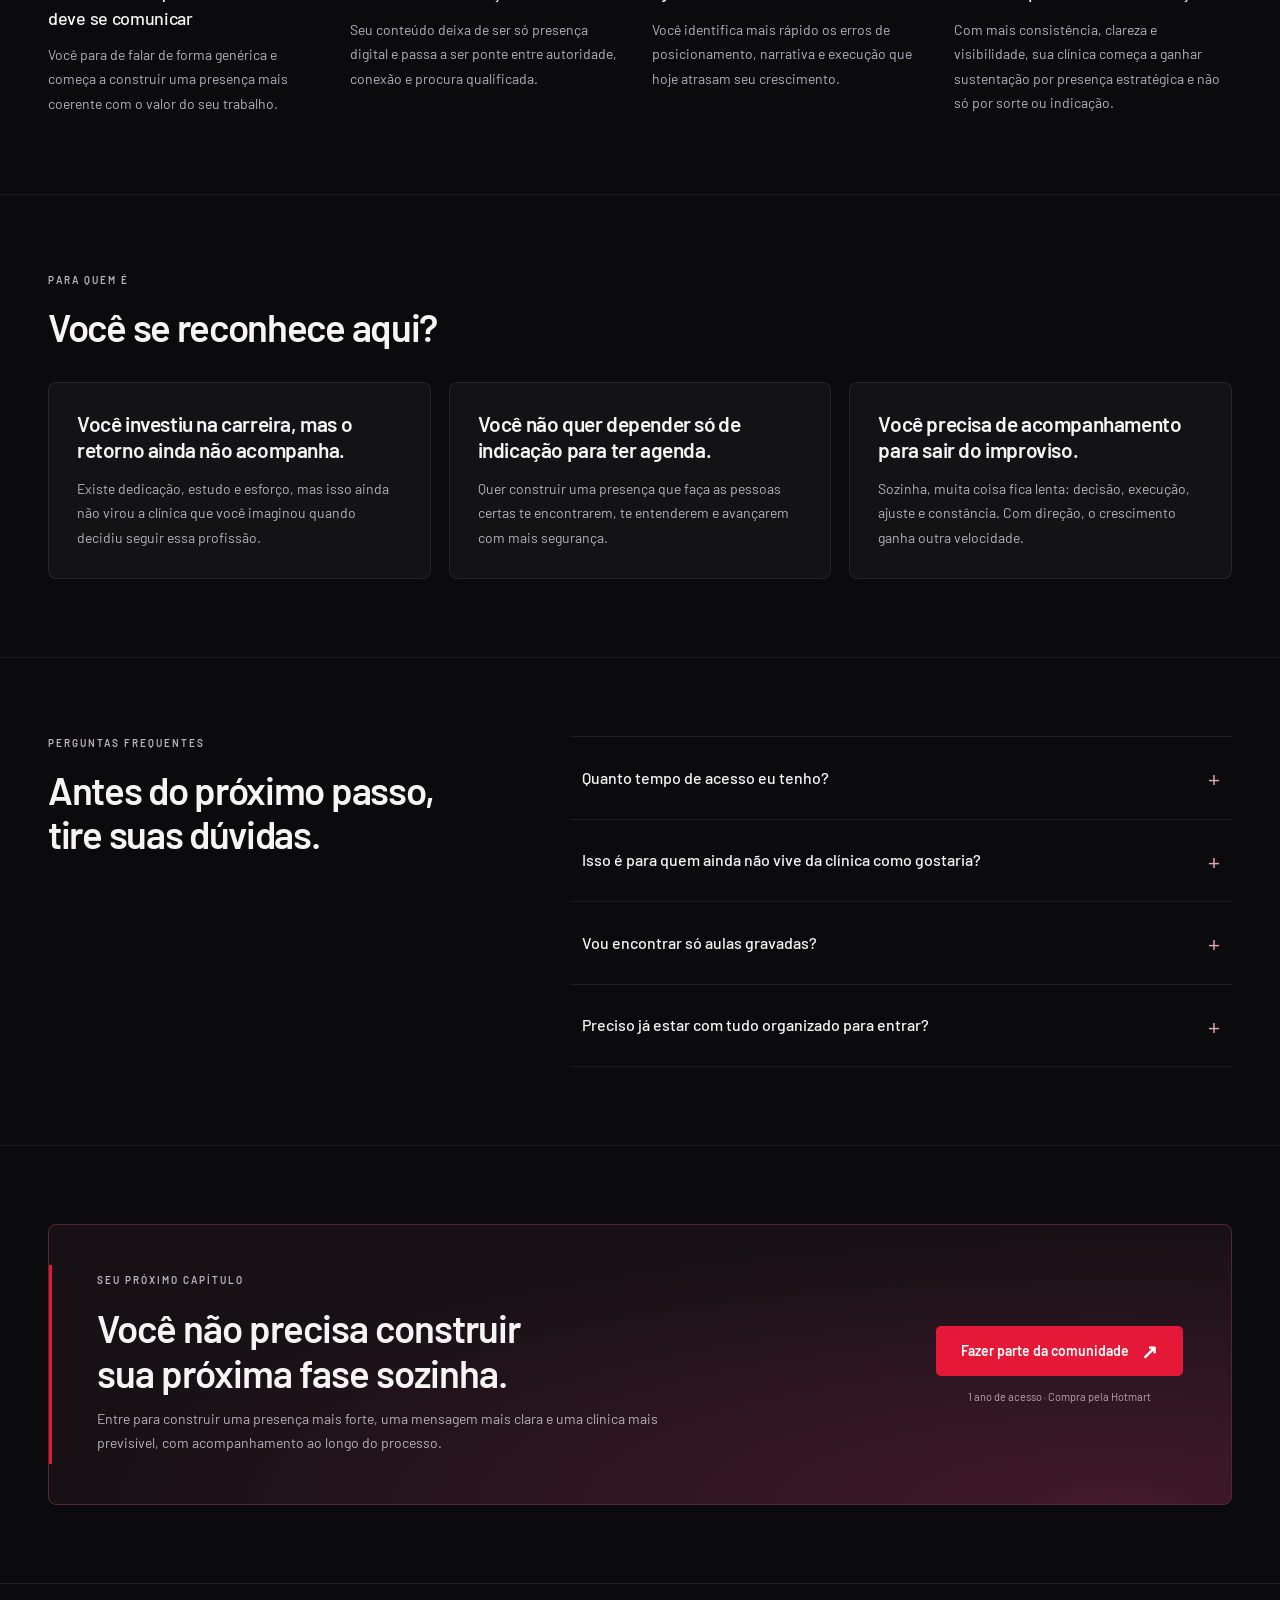
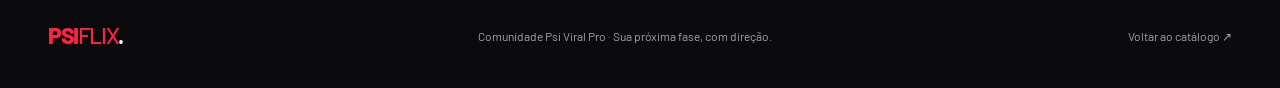
==== commit abebb9c1: "perf: optimize mobile images and font loading" ====
--- a/oferta/index.html
+++ b/oferta/index.html
@@ -7,14 +7,13 @@
   <meta name="description" content="Acompanhamento para psicólogas que querem viver da psicologia com mais clareza, presença e previsibilidade, sem depender só de indicação.">
   <meta name="theme-color" content="#0b0b0d">
   <meta name="referrer" content="strict-origin-when-cross-origin">
-  <link rel="icon" type="image/webp" href="../logo.webp">
-  <link rel="apple-touch-icon" href="../logo.webp">
-  <link rel="preconnect" href="https://fonts.googleapis.com">
-  <link rel="preconnect" href="https://fonts.gstatic.com" crossorigin>
-  <link href="https://fonts.googleapis.com/css2?family=Barlow:wght@400;500;600;700;800&display=swap" rel="stylesheet">
+  <link rel="preload" href="../assets/fonts/barlow-latin-400.woff2" as="font" type="font/woff2" crossorigin>
+  <link rel="preload" href="../assets/fonts/barlow-latin-600.woff2" as="font" type="font/woff2" crossorigin>
+  <link rel="icon" type="image/png" href="../assets/images/icon-32.png">
+  <link rel="apple-touch-icon" href="../assets/images/icon-180.png">
   <script src="../assets/analytics.js" defer></script>
-  <link rel="stylesheet" href="../assets/oferta.css?v=20260916">
-  <script src="../assets/oferta.js?v=20260916-presentation" defer></script>
+  <link rel="stylesheet" href="../assets/oferta.css?v=20260917-performance">
+  <script src="../assets/oferta.js?v=20260917-performance" defer></script>
 </head>
 <body>
   <a class="skip-link" href="#inicio">Pular para o conteúdo</a>
@@ -45,7 +44,7 @@
             <div class="hero-main">
               <div class="hero-video" aria-label="Vídeo principal da comunidade">
                 <a class="video-preview" data-video-play href="https://www.youtube.com/watch?v=gFFzCE0N69U" target="_blank" rel="noopener" aria-label="Assistir à apresentação da Comunidade Psi Viral Pro">
-                  <img src="../experts.webp" width="1672" height="974" alt="" fetchpriority="high">
+                  <img src="../assets/images/experts-1280.webp" srcset="../assets/images/experts-480.webp 480w, ../assets/images/experts-768.webp 768w, ../assets/images/experts-1280.webp 1280w, ../assets/images/experts-1672.webp 1672w" sizes="(max-width: 700px) calc(80vw - 32px), (max-width: 820px) calc(80vw - 51.2px), (max-width: 1050px) calc(80vw - 326.4px), (max-width: 1336px) calc(80vw - 393.6px), 675.2px" width="1672" height="974" alt="" fetchpriority="high">
                   <span class="video-play-icon" aria-hidden="true">▷</span>
                   <span class="video-preview-title"><span>Conheça a experiência Pro</span>O próximo passo da sua clínica.</span>
                 </a>
--- a/assets/oferta.css
+++ b/assets/oferta.css
@@ -1,3 +1,8 @@
+@font-face { font-family: 'Barlow'; font-style: normal; font-weight: 400; font-display: swap; src: url('fonts/barlow-latin-400.woff2') format('woff2'); unicode-range: U+0000-00FF, U+0131, U+0152-0153, U+02BB-02BC, U+02C6, U+02DA, U+02DC, U+0304, U+0308, U+0329, U+2000-206F, U+20AC, U+2122, U+2191, U+2193, U+2212, U+2215, U+FEFF, U+FFFD; }
+@font-face { font-family: 'Barlow'; font-style: normal; font-weight: 500; font-display: swap; src: url('fonts/barlow-latin-500.woff2') format('woff2'); unicode-range: U+0000-00FF, U+0131, U+0152-0153, U+02BB-02BC, U+02C6, U+02DA, U+02DC, U+0304, U+0308, U+0329, U+2000-206F, U+20AC, U+2122, U+2191, U+2193, U+2212, U+2215, U+FEFF, U+FFFD; }
+@font-face { font-family: 'Barlow'; font-style: normal; font-weight: 600; font-display: swap; src: url('fonts/barlow-latin-600.woff2') format('woff2'); unicode-range: U+0000-00FF, U+0131, U+0152-0153, U+02BB-02BC, U+02C6, U+02DA, U+02DC, U+0304, U+0308, U+0329, U+2000-206F, U+20AC, U+2122, U+2191, U+2193, U+2212, U+2215, U+FEFF, U+FFFD; }
+@font-face { font-family: 'Barlow'; font-style: normal; font-weight: 700; font-display: swap; src: url('fonts/barlow-latin-700.woff2') format('woff2'); unicode-range: U+0000-00FF, U+0131, U+0152-0153, U+02BB-02BC, U+02C6, U+02DA, U+02DC, U+0304, U+0308, U+0329, U+2000-206F, U+20AC, U+2122, U+2191, U+2193, U+2212, U+2215, U+FEFF, U+FFFD; }
+@font-face { font-family: 'Barlow'; font-style: normal; font-weight: 800; font-display: swap; src: url('fonts/barlow-latin-800.woff2') format('woff2'); unicode-range: U+0000-00FF, U+0131, U+0152-0153, U+02BB-02BC, U+02C6, U+02DA, U+02DC, U+0304, U+0308, U+0329, U+2000-206F, U+20AC, U+2122, U+2191, U+2193, U+2212, U+2215, U+FEFF, U+FFFD; }
 :root{color-scheme:dark;--bg:#0b0b0d;--surface:#141417;--text:#f6f5f4;--muted:#b6b1bd;--accent:#e51937;--line:#ffffff14;--max:1240px;--ease:cubic-bezier(.2,.7,.2,1)}
 *{box-sizing:border-box}
 html{scroll-behavior:smooth;scroll-padding-top:110px}
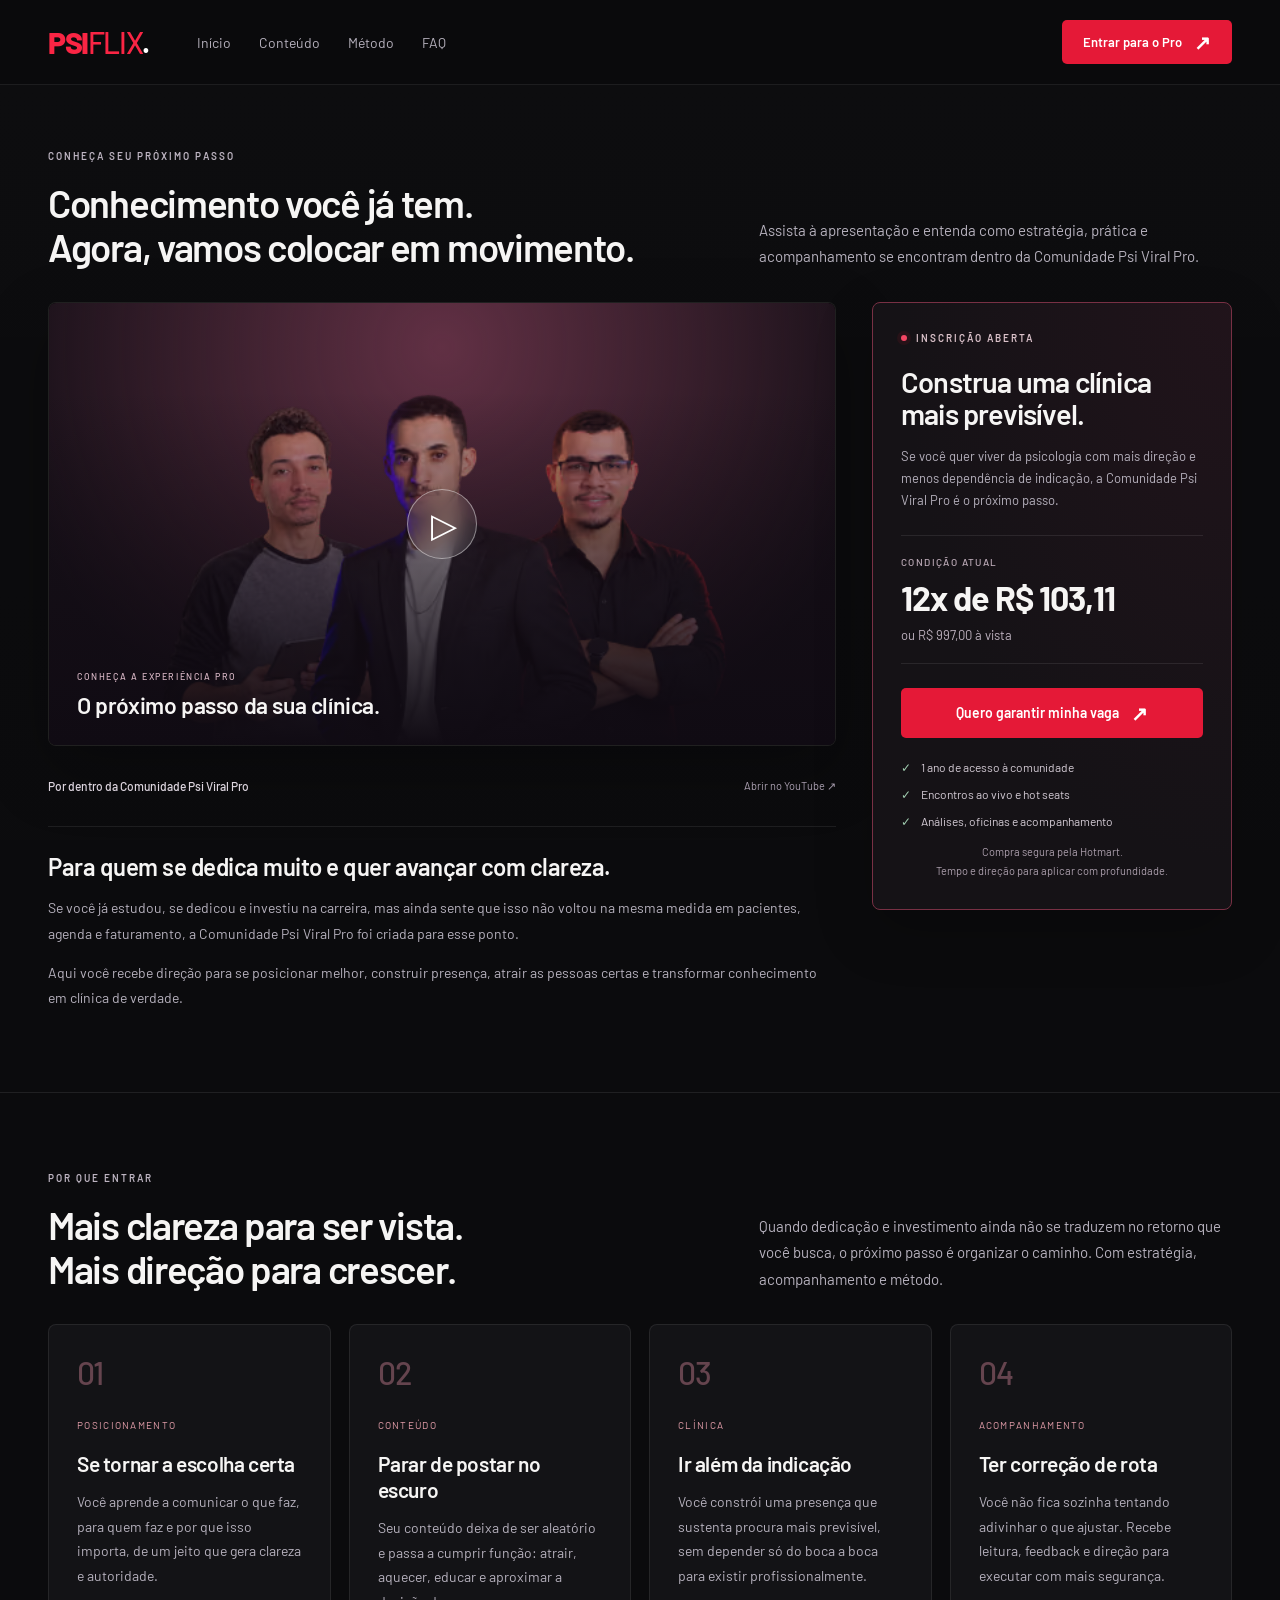
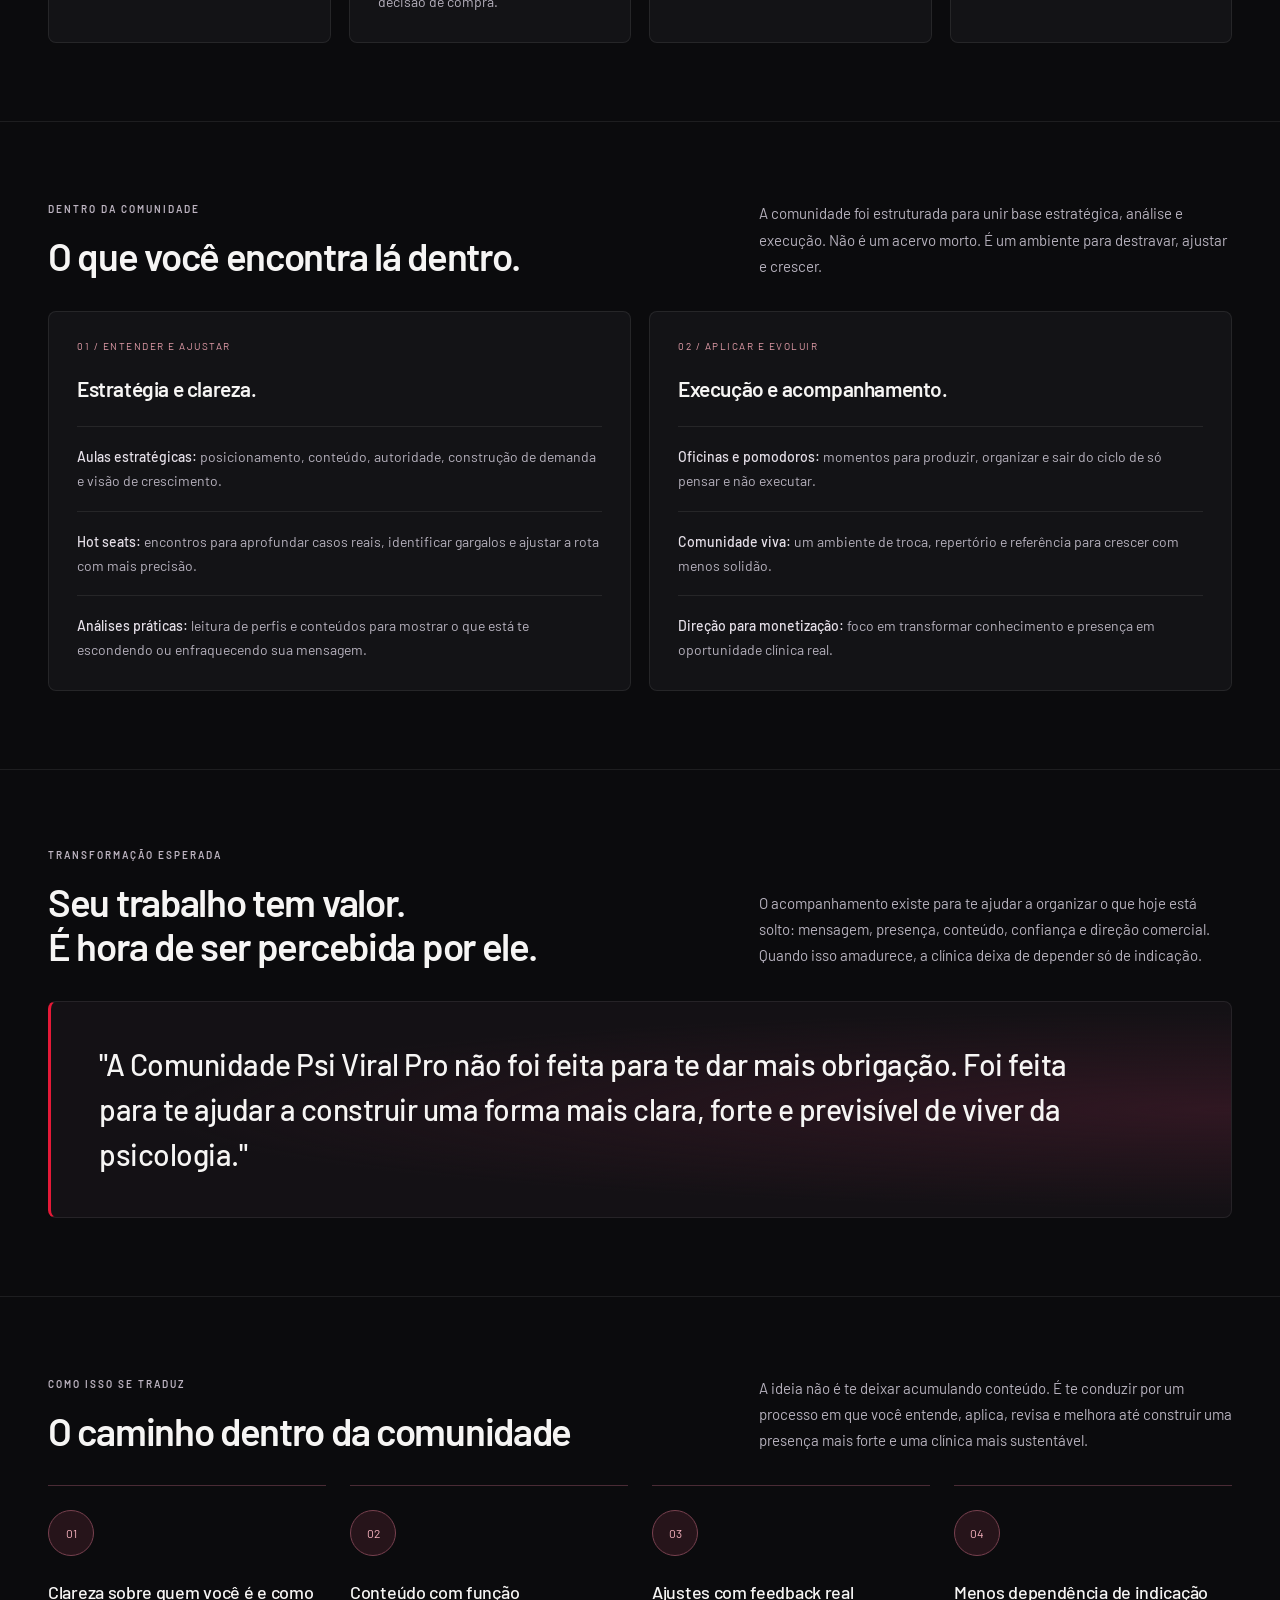
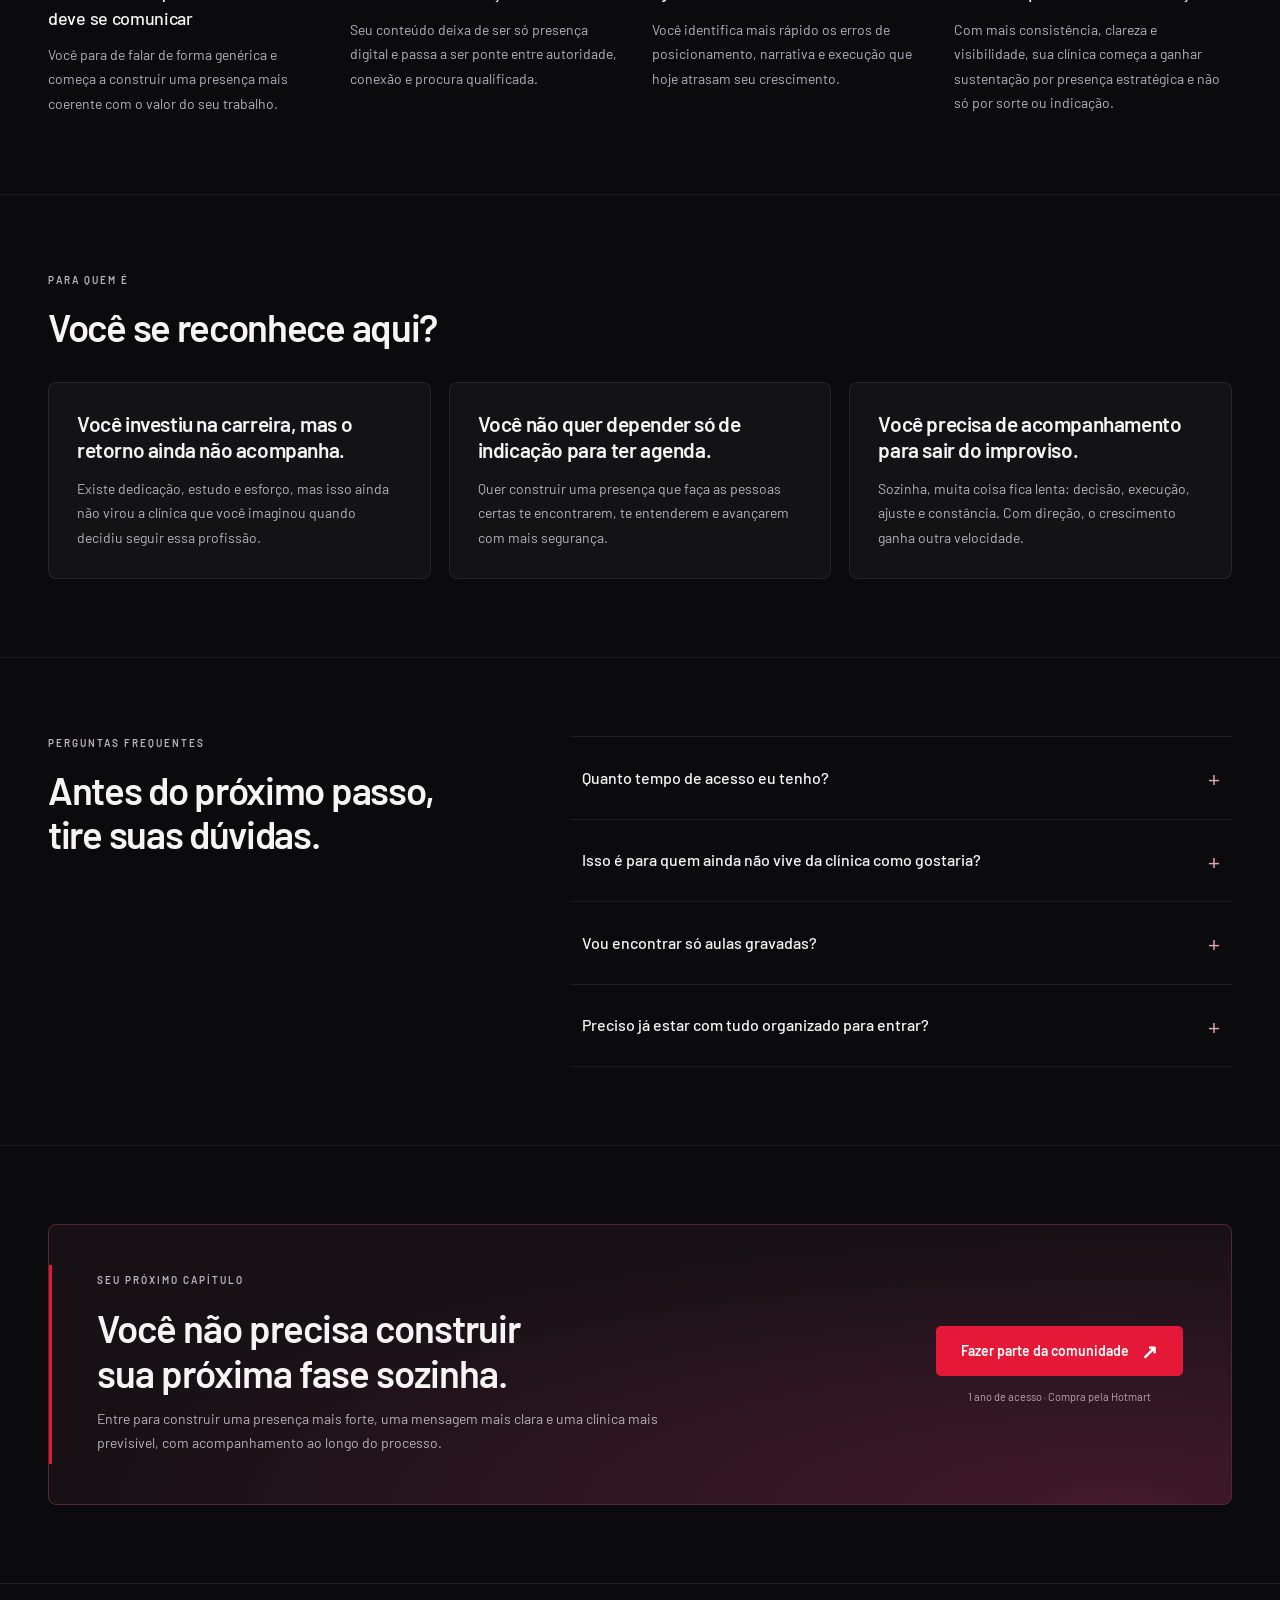
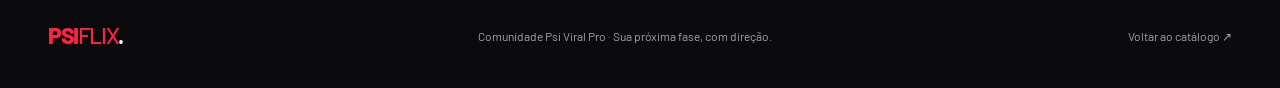
==== commit 9bb37e22: "perf: improve mobile loading while preserving desktop behavior" ====
--- a/oferta/index.html
+++ b/oferta/index.html
@@ -7,13 +7,14 @@
   <meta name="description" content="Acompanhamento para psicólogas que querem viver da psicologia com mais clareza, presença e previsibilidade, sem depender só de indicação.">
   <meta name="theme-color" content="#0b0b0d">
   <meta name="referrer" content="strict-origin-when-cross-origin">
+  <link rel="preload" as="image" type="image/avif" media="(max-width: 700px)" imagesrcset="../assets/images/experts-mobile-480.avif 480w, ../assets/images/experts-mobile-600.avif 600w, ../assets/images/experts-mobile-840.avif 840w, ../assets/images/experts-mobile-1160.avif 1160w" imagesizes="calc(80vw - 32px)" fetchpriority="high">
   <link rel="preload" href="../assets/fonts/barlow-latin-400.woff2" as="font" type="font/woff2" crossorigin>
   <link rel="preload" href="../assets/fonts/barlow-latin-600.woff2" as="font" type="font/woff2" crossorigin>
   <link rel="icon" type="image/png" href="../assets/images/icon-32.png">
   <link rel="apple-touch-icon" href="../assets/images/icon-180.png">
   <script src="../assets/analytics.js" defer></script>
-  <link rel="stylesheet" href="../assets/oferta.css?v=20260917-performance">
-  <script src="../assets/oferta.js?v=20260917-performance" defer></script>
+  <link rel="stylesheet" href="../assets/oferta.css?v=20260917-mobile">
+  <script src="../assets/oferta.js?v=20260917-mobile" defer></script>
 </head>
 <body>
   <a class="skip-link" href="#inicio">Pular para o conteúdo</a>
@@ -44,7 +45,7 @@
             <div class="hero-main">
               <div class="hero-video" aria-label="Vídeo principal da comunidade">
                 <a class="video-preview" data-video-play href="https://www.youtube.com/watch?v=gFFzCE0N69U" target="_blank" rel="noopener" aria-label="Assistir à apresentação da Comunidade Psi Viral Pro">
-                  <img src="../assets/images/experts-1280.webp" srcset="../assets/images/experts-480.webp 480w, ../assets/images/experts-768.webp 768w, ../assets/images/experts-1280.webp 1280w, ../assets/images/experts-1672.webp 1672w" sizes="(max-width: 700px) calc(80vw - 32px), (max-width: 820px) calc(80vw - 51.2px), (max-width: 1050px) calc(80vw - 326.4px), (max-width: 1336px) calc(80vw - 393.6px), 675.2px" width="1672" height="974" alt="" fetchpriority="high">
+                  <picture style="position:absolute;inset:0"><source media="(max-width: 700px)" type="image/avif" srcset="../assets/images/experts-mobile-480.avif 480w, ../assets/images/experts-mobile-600.avif 600w, ../assets/images/experts-mobile-840.avif 840w, ../assets/images/experts-mobile-1160.avif 1160w" sizes="calc(80vw - 32px)" width="1672" height="941"><source media="(max-width: 700px)" type="image/webp" srcset="../assets/images/experts-mobile-480.webp 480w, ../assets/images/experts-mobile-600.webp 600w, ../assets/images/experts-mobile-840.webp 840w, ../assets/images/experts-mobile-1160.webp 1160w" sizes="calc(80vw - 32px)" width="1672" height="941"><img src="../assets/images/experts-1280.webp" srcset="../assets/images/experts-480.webp 480w, ../assets/images/experts-768.webp 768w, ../assets/images/experts-1280.webp 1280w, ../assets/images/experts-1672.webp 1672w" sizes="(max-width: 700px) calc(80vw - 32px), (max-width: 820px) calc(80vw - 51.2px), (max-width: 1050px) calc(80vw - 326.4px), (max-width: 1336px) calc(80vw - 393.6px), 675.2px" width="1672" height="974" alt="" fetchpriority="high"></picture>
                   <span class="video-play-icon" aria-hidden="true">▷</span>
                   <span class="video-preview-title"><span>Conheça a experiência Pro</span>O próximo passo da sua clínica.</span>
                 </a>
--- a/assets/oferta.css
+++ b/assets/oferta.css
@@ -67,10 +67,10 @@
 .hero-video{overflow:hidden;border:1px solid #ffffff20;border-radius:8px;background:#000;box-shadow:0 24px 65px #0004}
 .hero-video iframe{display:block;width:100%;aspect-ratio:16/9;border:0}
 .video-preview{position:relative;display:grid;place-items:center;isolation:isolate;aspect-ratio:16/9;overflow:hidden;background:radial-gradient(ellipse at 50% 10%,#613044,transparent 80%),#171018}
-.video-preview>img{position:absolute;bottom:0;left:50%;transform:translateX(-50%);width:80%;height:100%;object-fit:contain;object-position:bottom;opacity:.65;transition:opacity .4s,scale .5s var(--ease);z-index:-2}
+.video-preview img{position:absolute;bottom:0;left:50%;transform:translateX(-50%);width:80%;height:100%;object-fit:contain;object-position:bottom;opacity:.65;transition:opacity .4s,scale .5s var(--ease);z-index:-2}
 .video-preview::after{content:'';position:absolute;inset:0;background:linear-gradient(0deg,#100b13,transparent 80%);z-index:-1}
 .video-play-icon{display:grid;place-items:center;width:70px;height:70px;padding-left:4px;border:1px solid #ffffff70;background:#ffffff16;backdrop-filter:blur(10px);border-radius:50%;font-size:34px;color:#fff;transition:transform .3s,background .3s}
-.video-preview:hover .video-play-icon{transform:scale(1.08);background:var(--accent);border-color:var(--accent)}.video-preview:hover>img{opacity:.85;scale:1.025}
+.video-preview:hover .video-play-icon{transform:scale(1.08);background:var(--accent);border-color:var(--accent)}.video-preview:hover img{opacity:.85;scale:1.025}
 .video-preview:focus-visible{outline-offset:-5px}.video-preview-title{position:absolute;left:28px;right:28px;bottom:24px;font-size:23px;line-height:1.3;font-weight:600;letter-spacing:-.4px}.video-preview-title>span{display:block;margin-bottom:8px;font-size:9px;letter-spacing:1.6px;text-transform:uppercase;color:#d6b5c3;font-weight:500}
 .video-caption>a{display:inline-flex;align-items:center;min-height:44px;font-size:11px;white-space:nowrap}.video-caption>a:hover{color:#fff}
 .video-caption{display:flex;justify-content:space-between;align-items:center;gap:20px;padding-block:18px;border-bottom:1px solid var(--line);font-size:12px;color:#a99eaf}
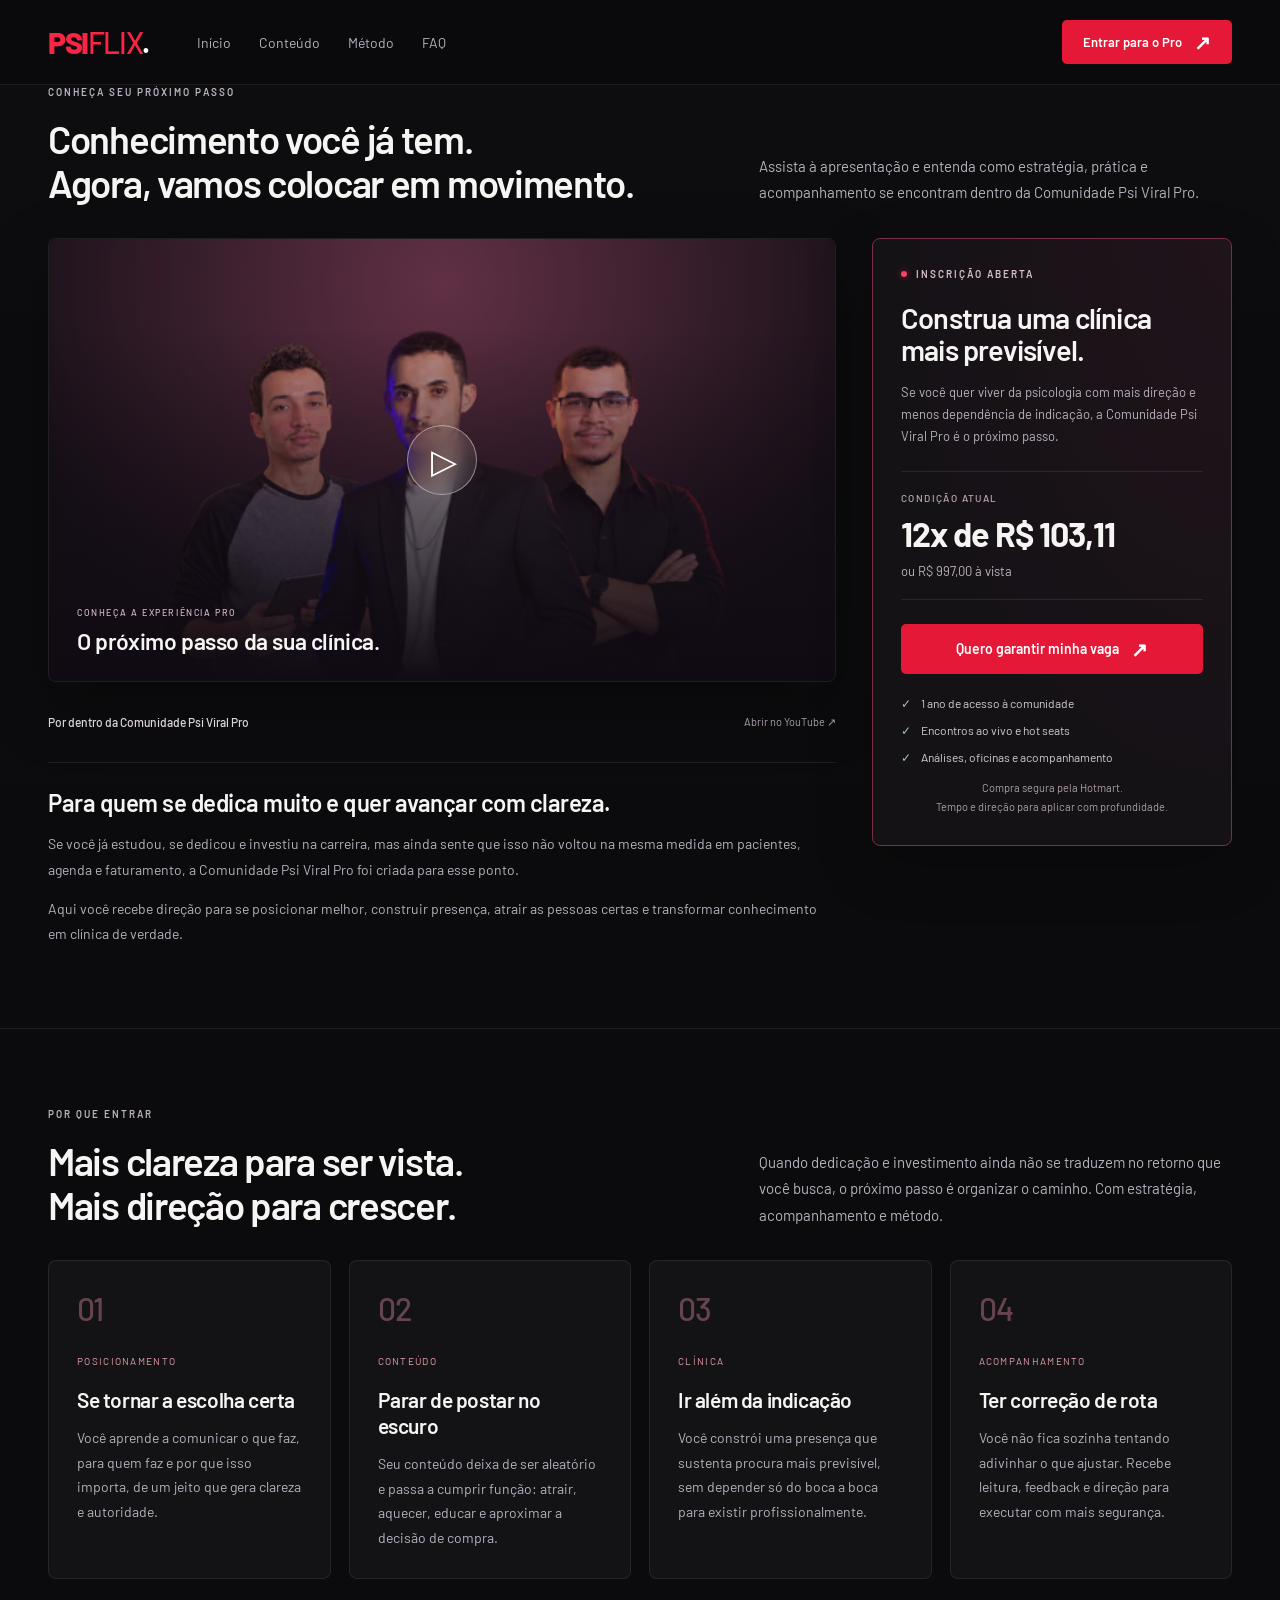
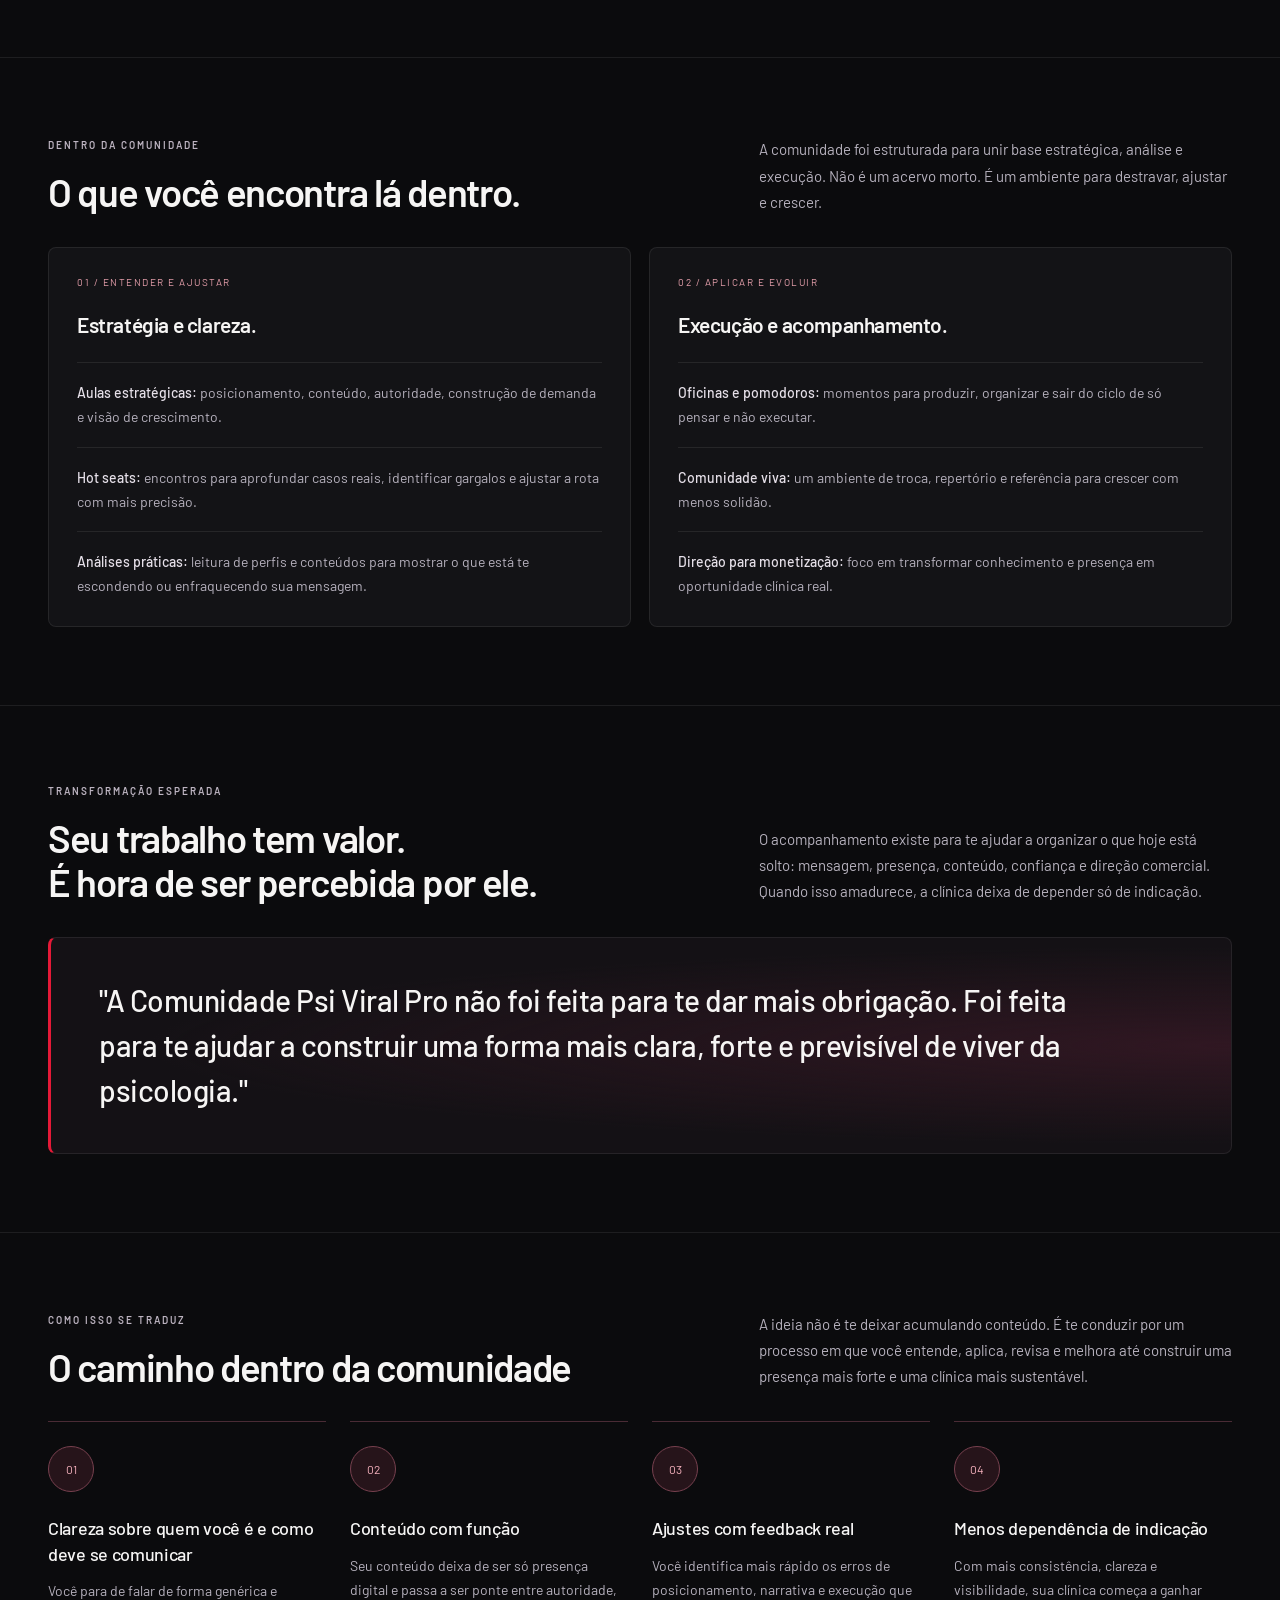
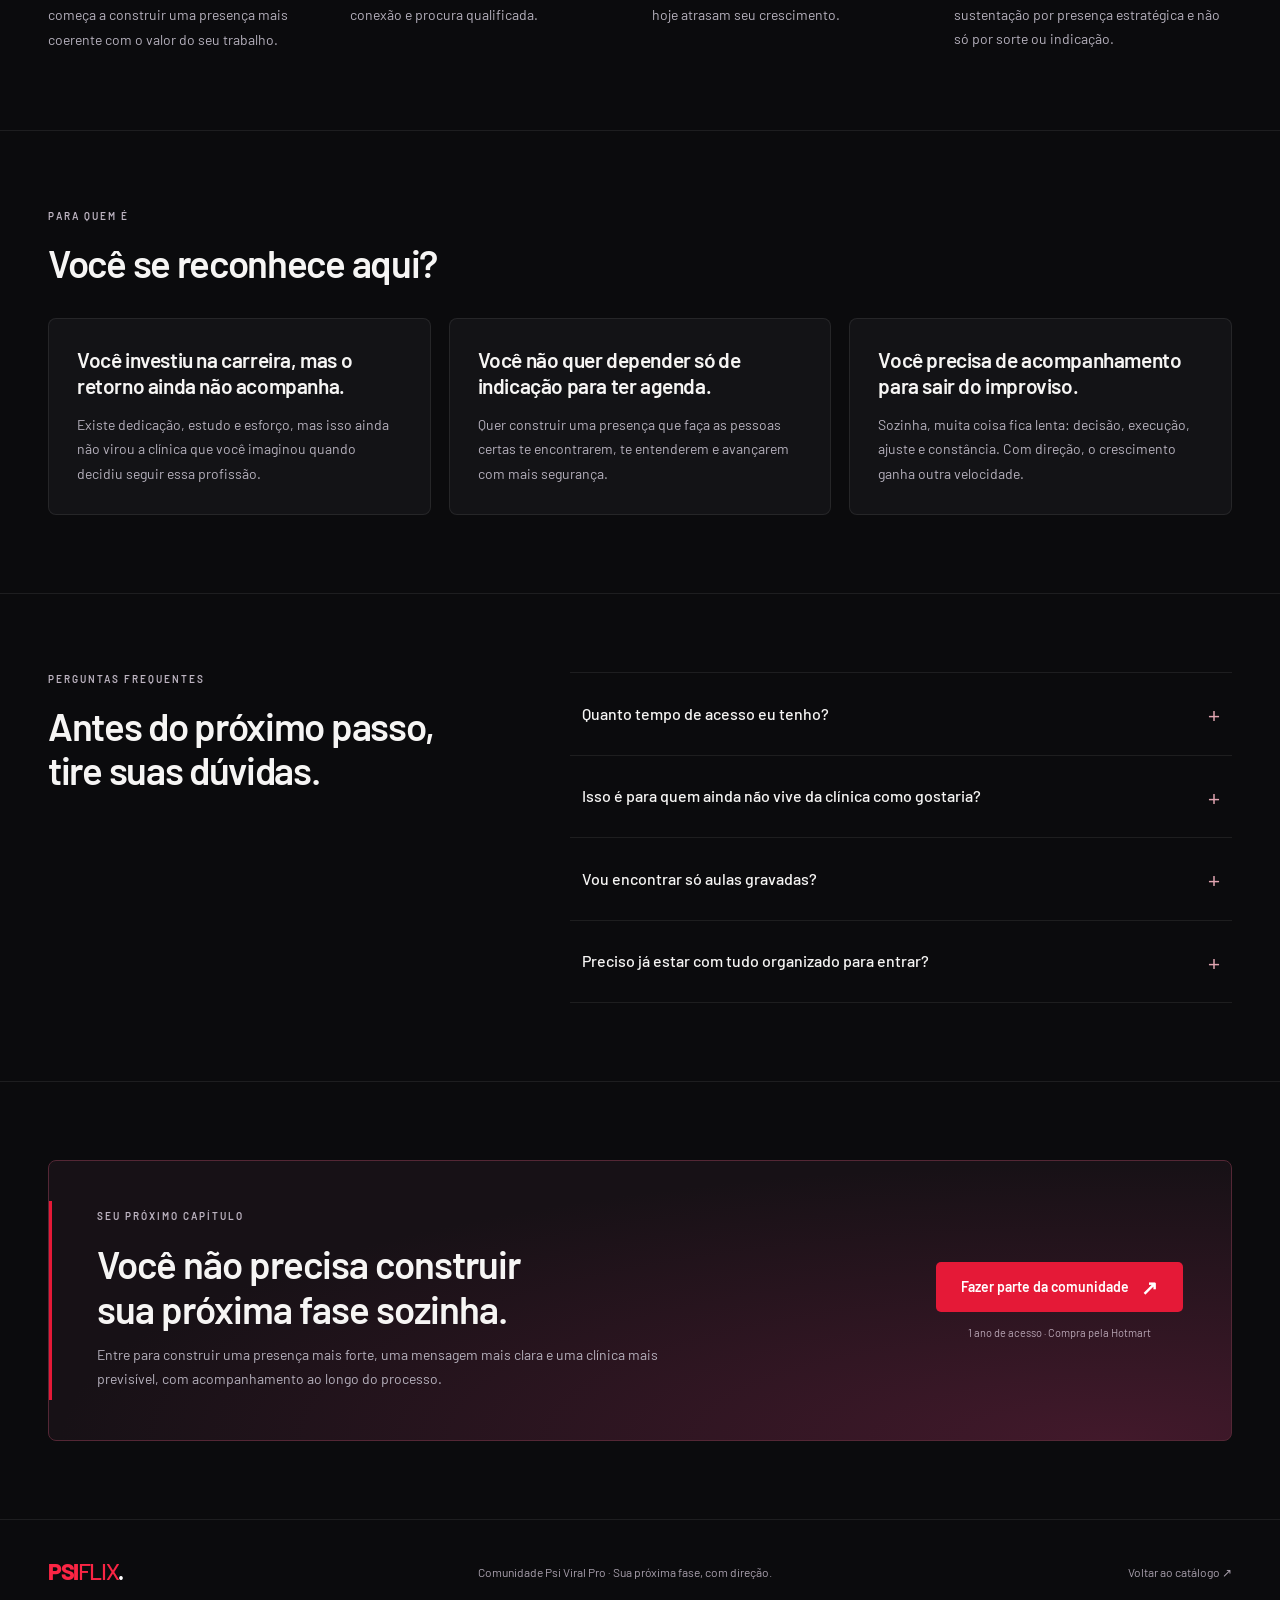
==== commit f13284da: "chore: refresh asset cache busters" ====
--- a/oferta/index.html
+++ b/oferta/index.html
@@ -13,8 +13,8 @@
   <link rel="icon" type="image/png" href="../assets/images/icon-32.png">
   <link rel="apple-touch-icon" href="../assets/images/icon-180.png">
   <script src="../assets/analytics.js" defer></script>
-  <link rel="stylesheet" href="../assets/oferta.css?v=20260917-mobile">
-  <script src="../assets/oferta.js?v=20260917-mobile" defer></script>
+  <link rel="stylesheet" href="../assets/oferta.css?v=20260919-community">
+  <script src="../assets/oferta.js?v=20260919-community" defer></script>
 </head>
 <body>
   <a class="skip-link" href="#inicio">Pular para o conteúdo</a>
--- a/assets/oferta.css
+++ b/assets/oferta.css
@@ -61,7 +61,7 @@
 .section-head{display:grid;grid-template-columns:1.15fr .85fr;gap:70px;align-items:end;margin-bottom:32px}
 .section-title{font-size:clamp(30px,3vw,42px);font-weight:600;line-height:1.14;letter-spacing:-1.3px;text-wrap:balance}
 .section-sub{max-width:540px;color:var(--muted);font-size:15px;line-height:1.75}
-.presentation{padding-top:64px;background:linear-gradient(180deg,#ffffff02,transparent)}
+.presentation{padding-top:0;background:linear-gradient(180deg,#ffffff02,transparent)}
 .hero-stage{display:grid;grid-template-columns:minmax(0,1fr) 360px;gap:36px;align-items:start}
 .hero-main{min-width:0}
 .hero-video{overflow:hidden;border:1px solid #ffffff20;border-radius:8px;background:#000;box-shadow:0 24px 65px #0004}
@@ -127,4 +127,5 @@
 @media(max-width:820px){.hero-stage{grid-template-columns:1fr}.hero-side{position:static}.panel{display:grid;grid-template-columns:1fr 1fr;gap:0 28px}.panel>.eyebrow,.panel>.price-title,.panel>p:first-of-type{grid-column:1}.price-box{grid-column:2;grid-row:1/4;margin:0 0 18px;padding-top:0;border-top:0;align-self:center}.panel>.btn{grid-column:2;grid-row:4}.purchase-benefits{grid-column:1;grid-row:4/6;margin-top:18px}.panel>.purchase-note{grid-column:2}.hero-credit{display:none}.grid-3{grid-template-columns:1fr}.grid-3 .card{padding:24px}.nav{gap:16px}.topbar .shell{gap:22px}.faq-layout{grid-template-columns:1fr;gap:32px}.cta-panel{grid-template-columns:1fr}.final-actions{align-items:flex-start}}
 @media(max-width:700px){html{scroll-padding-top:94px}.shell{width:calc(100% - 40px)}.topbar .shell{min-height:72px;gap:12px}.logo{font-size:26px}.topbar .btn{font-size:12px;padding:10px 14px}.menu-toggle{display:flex}.nav{display:none;position:absolute;top:72px;left:0;right:0;background:#111114;border-bottom:1px solid var(--line);padding:12px 20px;gap:8px 24px;flex-wrap:wrap}.nav.is-open{display:flex}.hero .shell{min-height:0;padding-top:clamp(250px,62vw,365px);padding-bottom:38px}.hero-copy{width:100%;max-width:none}.hero-art{top:12px;bottom:auto;right:50%;transform:translateX(50%);width:112%;max-width:580px}.hero-art::after{background:linear-gradient(0deg,var(--bg),transparent 66%)}.hero h1{font-size:clamp(39px,8.8vw,56px);letter-spacing:-1.7px}.hero .eyebrow{font-size:9px;gap:10px;letter-spacing:1.5px;margin-bottom:18px}.hero-copy>p{font-size:15px;line-height:1.7;margin-top:20px}.hero-buttons{gap:10px;margin-top:24px}.btn{padding-inline:18px;font-size:13px}.hero-proof{gap:12px;font-size:10px}.benefit-inner{display:grid;grid-template-columns:1fr 1fr;gap:18px 14px;padding-block:22px;font-size:11px}.benefit-inner span{gap:8px}.section{padding-block:48px}.section-head{grid-template-columns:1fr;gap:18px;margin-bottom:26px}.section-title{font-size:31px;letter-spacing:-.9px}.section-sub{font-size:14px}.eyebrow{font-size:9px;margin-bottom:14px}.hero-stage{gap:28px}.video-caption{gap:12px;font-size:11px}.video-caption span{font-size:9px}.intro-copy h3{font-size:22px}.intro-copy p{font-size:14px}.panel{display:block;padding:26px}.price-title{font-size:29px}.price-box{margin-block:22px;padding-block:20px;border-top:1px solid #ffffff16}.price-box span{font-size:36px}.purchase-benefits{margin-top:22px}.grid-4,.grid-2{grid-template-columns:1fr;gap:14px}.card{padding:24px}.grid-4 .card{padding-left:70px}.grid-4 .card::before{position:absolute;top:24px;left:22px;font-size:25px}.kpi-mark{margin-bottom:12px;font-size:9px}.card h3{font-size:21px}.card p{font-size:14px}.quote{padding:28px}.quote blockquote{font-size:23px}.timeline{grid-template-columns:1fr;gap:0}.timeline li{padding:0 0 30px 64px;border-top:0;border-left:1px solid #4a2b35;margin-left:21px}.timeline li:last-child{border-color:transparent;padding-bottom:0}.timeline li::before{position:absolute;top:0;left:-22px;margin:0}.timeline strong{font-size:18px}.faq summary{padding-block:22px;font-size:15px}.faq p{padding-right:24px}.cta-panel{padding:30px 26px}.cta-panel h2{font-size:30px}.final-actions,.final-actions .btn{width:100%}.final-actions small{align-self:center}.footer{padding-block:26px 110px}.footer .shell{flex-wrap:wrap;gap:16px}.footer p{order:3;width:100%;font-size:11px}.footer-link{font-size:11px}.mobile-enroll:not([hidden]){display:flex}}
 @media(max-width:700px){.hero-art{mask-image:linear-gradient(#000 50%,transparent 100%)}.hero-art::after{background:none}.video-preview-title{left:18px;right:18px;bottom:15px;font-size:18px}.video-preview-title>span{font-size:8px;margin-bottom:5px}.video-play-icon{width:50px;height:50px;font-size:26px;margin-bottom:28px}.video-caption>a{font-size:10px}}
+@media(max-width:700px){.presentation{padding-top:0}}
 @media(prefers-reduced-motion:reduce){html{scroll-behavior:auto}*,*::before,*::after{animation:none!important;transition:none!important;scroll-behavior:auto!important}}
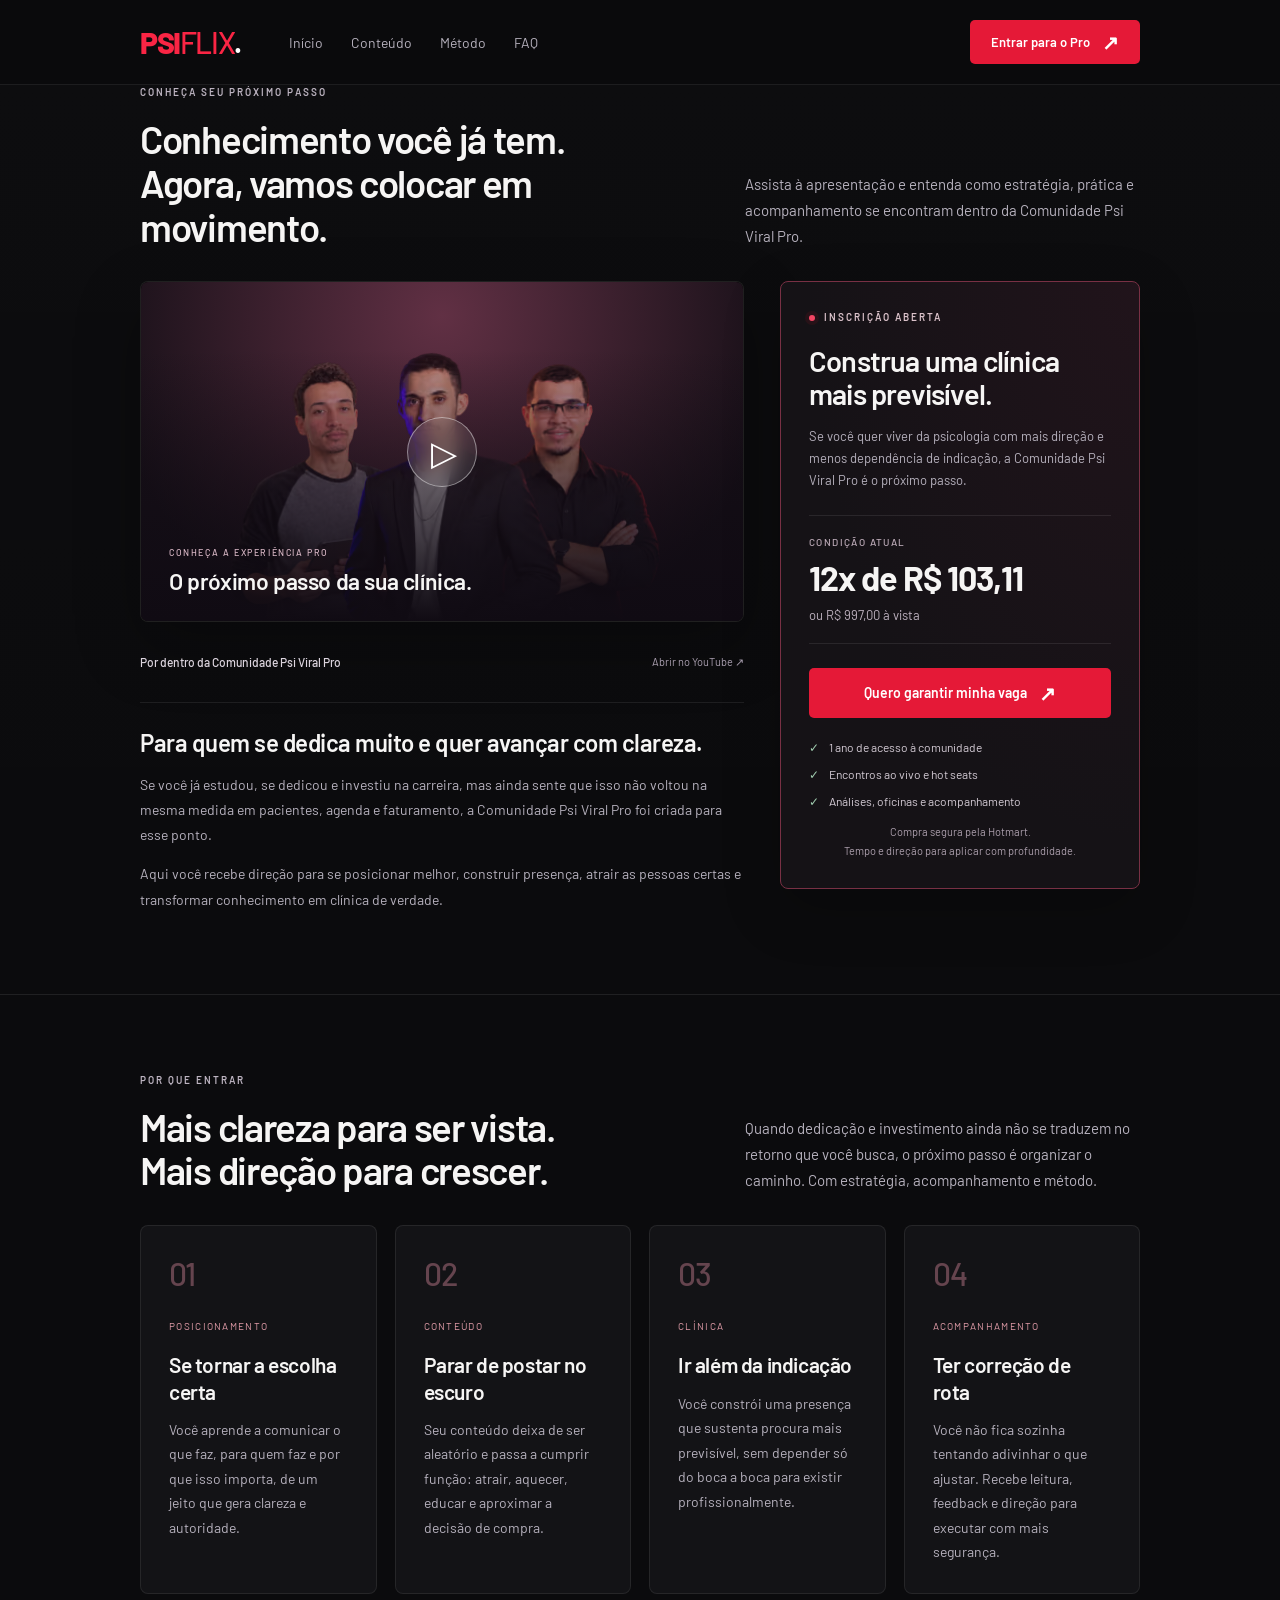
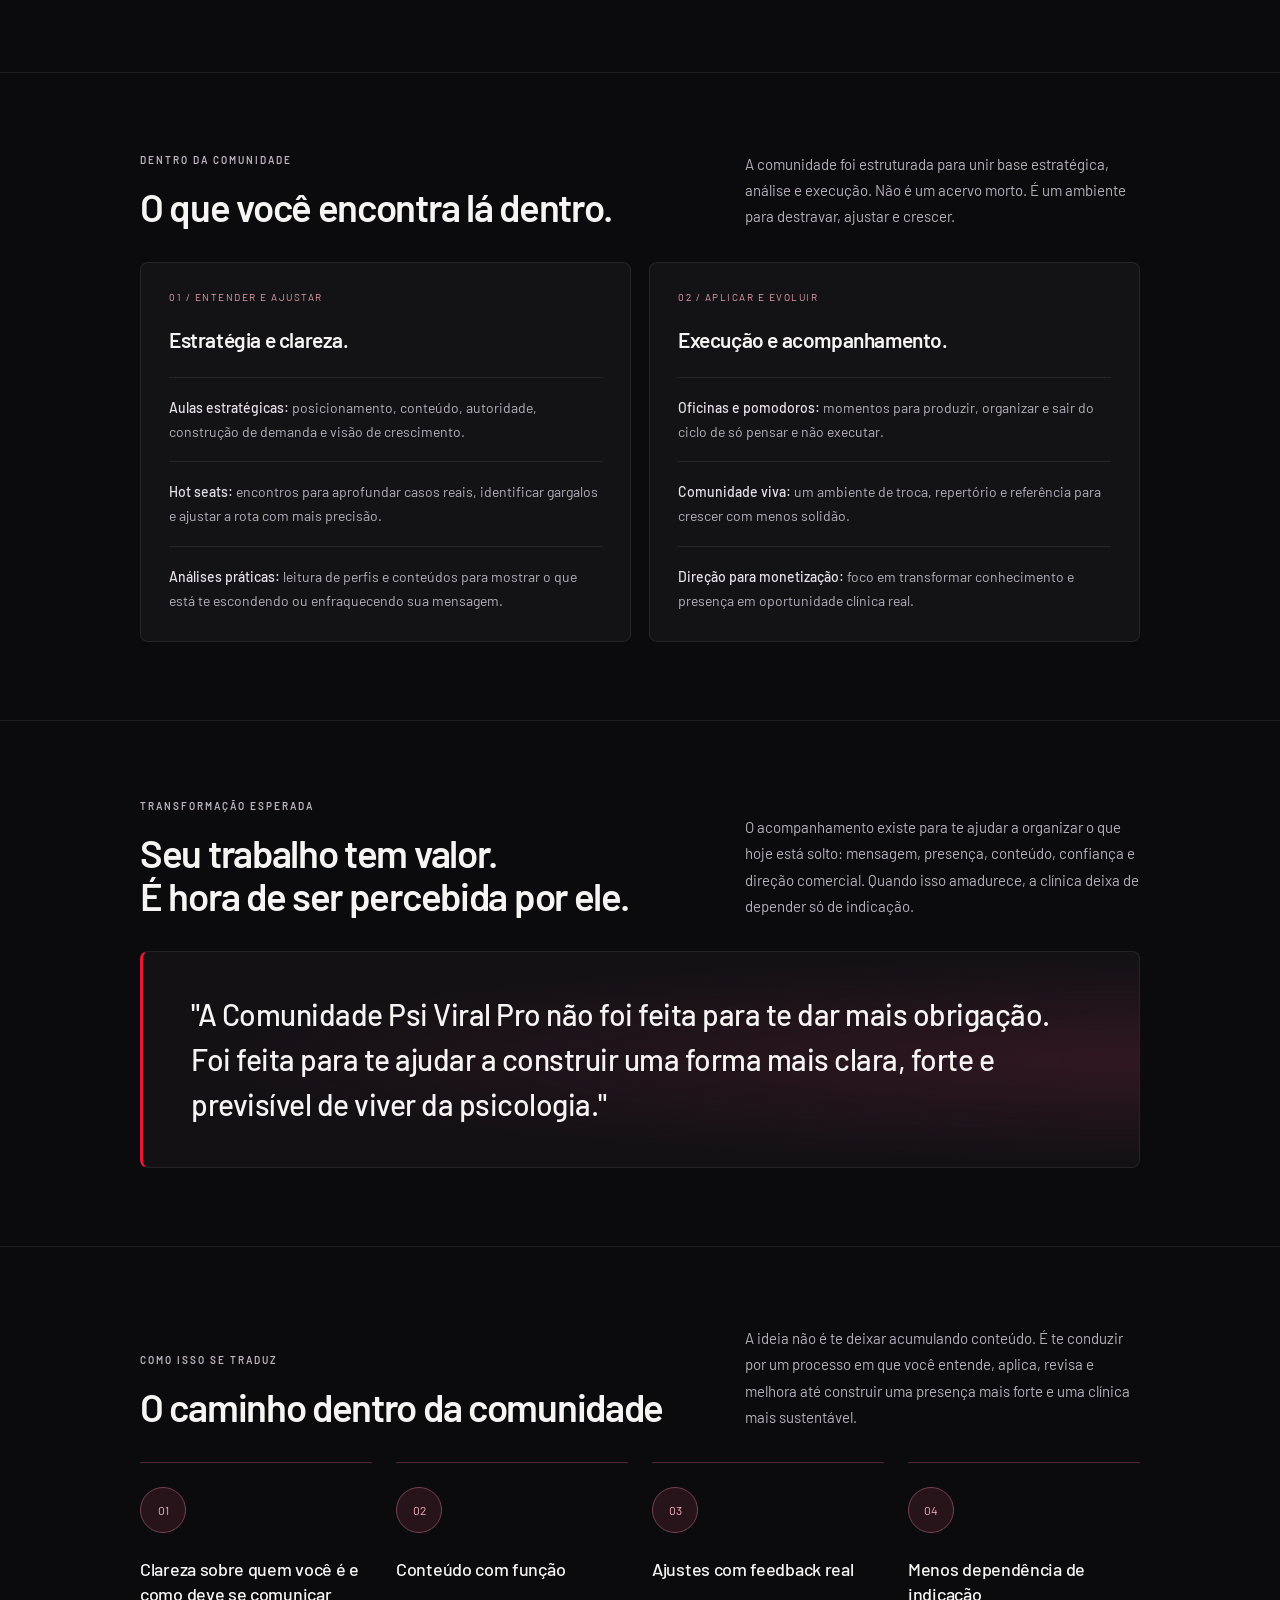
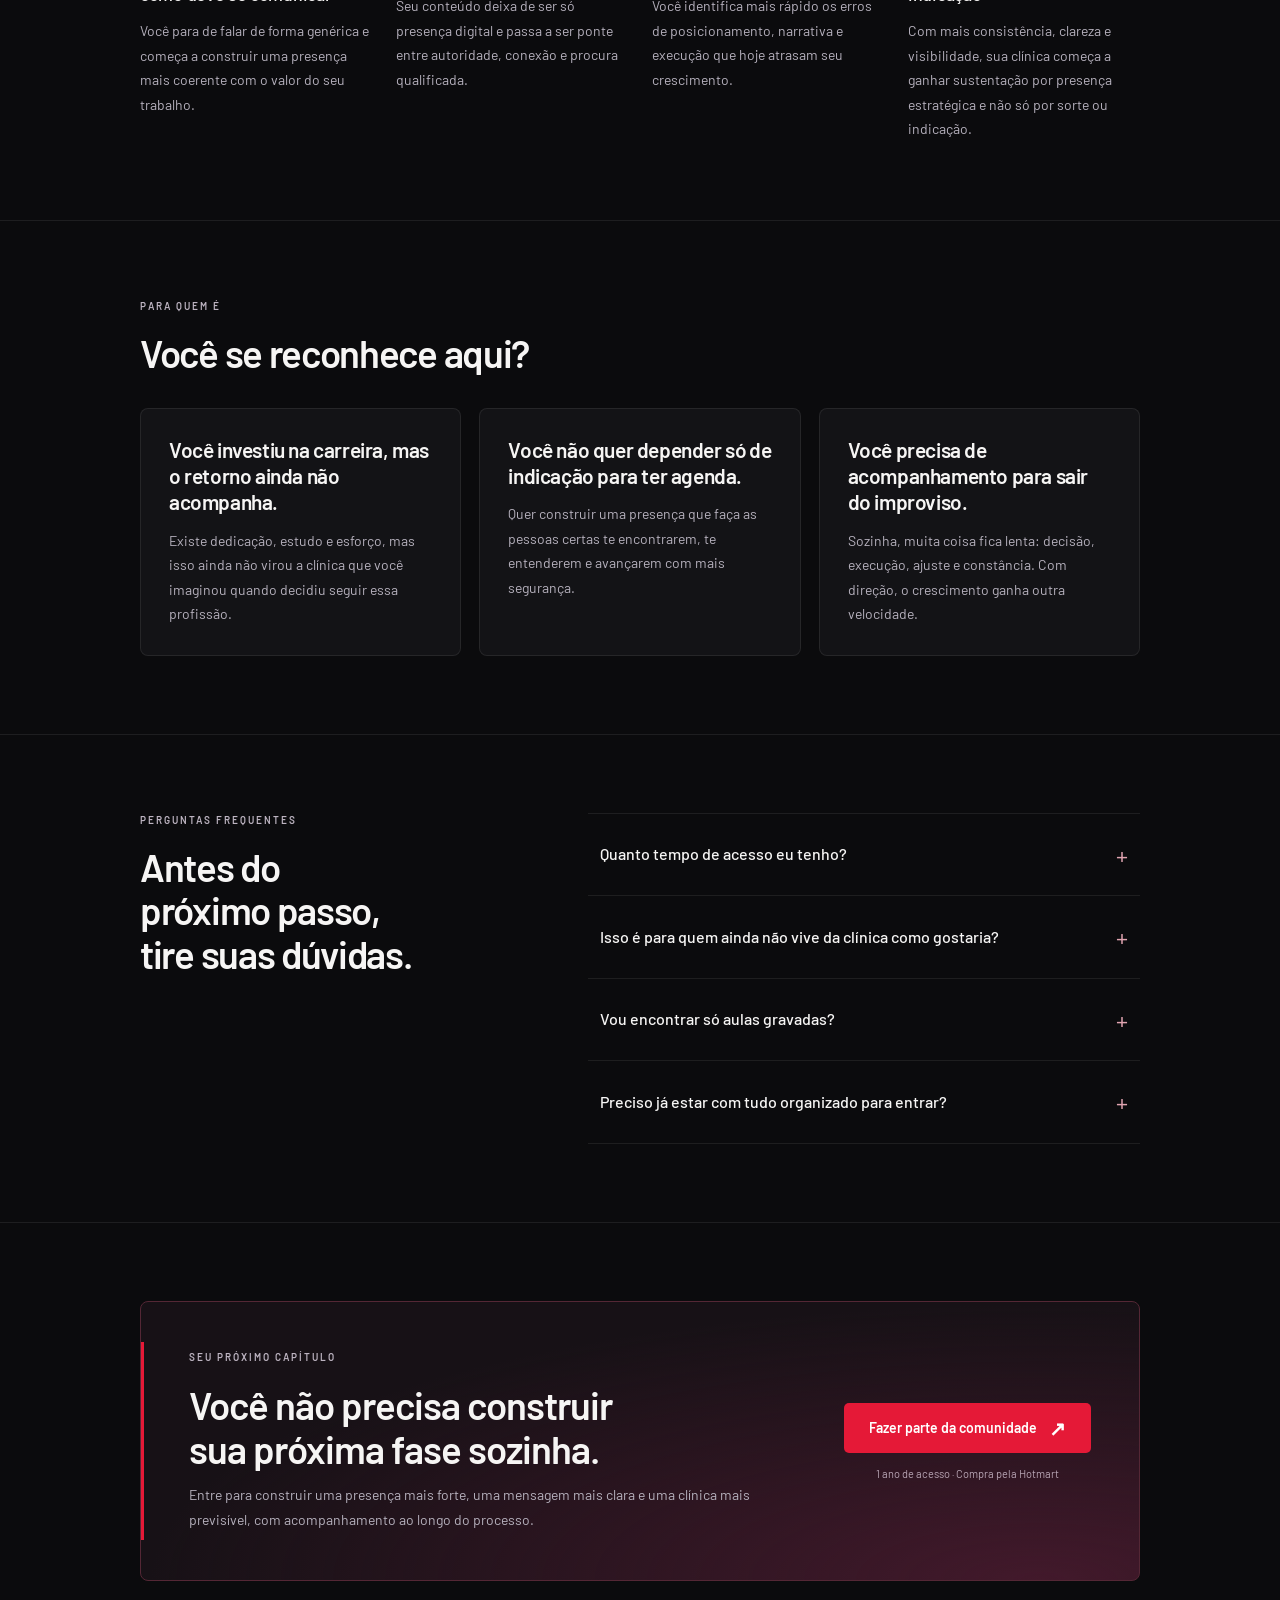
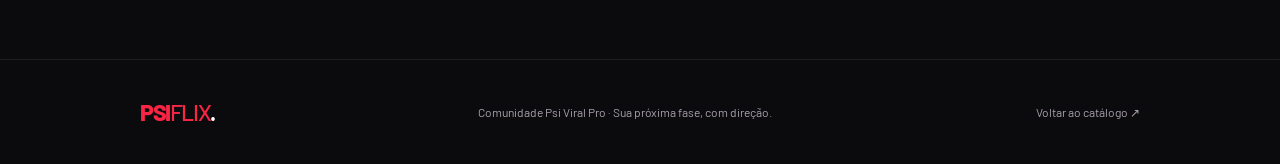
==== commit 15d63159: "fix: match compact production shell width" ====
--- a/oferta/index.html
+++ b/oferta/index.html
@@ -13,7 +13,7 @@
   <link rel="icon" type="image/png" href="../assets/images/icon-32.png">
   <link rel="apple-touch-icon" href="../assets/images/icon-180.png">
   <script src="../assets/analytics.js" defer></script>
-  <link rel="stylesheet" href="../assets/oferta.css?v=20260919-community">
+  <link rel="stylesheet" href="../assets/oferta.css?v=20260919-compact-shell">
   <script src="../assets/oferta.js?v=20260919-community" defer></script>
 </head>
 <body>
--- a/assets/oferta.css
+++ b/assets/oferta.css
@@ -15,7 +15,7 @@
 [hidden]{display:none!important}
 :focus-visible{outline:2px solid #fff;outline-offset:5px}
 ::selection{background:#ae1735;color:#fff}
-.shell{width:min(var(--max),calc(100% - 96px));margin-inline:auto}
+.shell{width:100%!important;max-width:1000px!important;margin-inline:auto!important;padding-inline:0!important}
 .skip-link{position:fixed;top:-80px;left:20px;padding:14px 20px;background:#fff;color:#111;z-index:50;border-radius:4px}
 .skip-link:focus{top:12px}
 .topbar{position:sticky;top:0;z-index:20;border-bottom:1px solid var(--line);background:#0b0b0df5;backdrop-filter:blur(16px)}
@@ -123,9 +123,9 @@
 @keyframes reveal-in{from{opacity:.25;transform:translateY(20px)}to{opacity:1;transform:translateY(0)}}
 @keyframes faq-in{from{opacity:0;transform:translateY(-6px)}to{opacity:1;transform:translateY(0)}}
 @media(min-width:1600px){.hero-art{right:-6%;width:73%}}
-@media(max-width:1050px){.shell{width:calc(100% - 64px)}.topbar .shell{gap:28px}.nav{gap:20px}.hero .shell{min-height:610px}.hero h1{font-size:52px}.hero-art{width:84%;right:-20%}.hero-stage{grid-template-columns:minmax(0,1fr) 320px;gap:24px}.panel{padding:24px}.price-box span{font-size:30px}.grid-4{grid-template-columns:repeat(2,minmax(0,1fr))}.section-head{gap:36px}.timeline{grid-template-columns:repeat(2,minmax(0,1fr));gap:36px}.faq-layout{gap:40px}.cta-panel{padding:36px;gap:28px}.benefit-inner{gap:16px;font-size:11px}.hero-credit{font-size:9px}}
+@media(max-width:1050px){.shell{width:calc(100% - 64px)!important;padding-inline:0!important}.topbar .shell{gap:28px}.nav{gap:20px}.hero .shell{min-height:610px}.hero h1{font-size:52px}.hero-art{width:84%;right:-20%}.hero-stage{grid-template-columns:minmax(0,1fr) 320px;gap:24px}.panel{padding:24px}.price-box span{font-size:30px}.grid-4{grid-template-columns:repeat(2,minmax(0,1fr))}.section-head{gap:36px}.timeline{grid-template-columns:repeat(2,minmax(0,1fr));gap:36px}.faq-layout{gap:40px}.cta-panel{padding:36px;gap:28px}.benefit-inner{gap:16px;font-size:11px}.hero-credit{font-size:9px}}
 @media(max-width:820px){.hero-stage{grid-template-columns:1fr}.hero-side{position:static}.panel{display:grid;grid-template-columns:1fr 1fr;gap:0 28px}.panel>.eyebrow,.panel>.price-title,.panel>p:first-of-type{grid-column:1}.price-box{grid-column:2;grid-row:1/4;margin:0 0 18px;padding-top:0;border-top:0;align-self:center}.panel>.btn{grid-column:2;grid-row:4}.purchase-benefits{grid-column:1;grid-row:4/6;margin-top:18px}.panel>.purchase-note{grid-column:2}.hero-credit{display:none}.grid-3{grid-template-columns:1fr}.grid-3 .card{padding:24px}.nav{gap:16px}.topbar .shell{gap:22px}.faq-layout{grid-template-columns:1fr;gap:32px}.cta-panel{grid-template-columns:1fr}.final-actions{align-items:flex-start}}
-@media(max-width:700px){html{scroll-padding-top:94px}.shell{width:calc(100% - 40px)}.topbar .shell{min-height:72px;gap:12px}.logo{font-size:26px}.topbar .btn{font-size:12px;padding:10px 14px}.menu-toggle{display:flex}.nav{display:none;position:absolute;top:72px;left:0;right:0;background:#111114;border-bottom:1px solid var(--line);padding:12px 20px;gap:8px 24px;flex-wrap:wrap}.nav.is-open{display:flex}.hero .shell{min-height:0;padding-top:clamp(250px,62vw,365px);padding-bottom:38px}.hero-copy{width:100%;max-width:none}.hero-art{top:12px;bottom:auto;right:50%;transform:translateX(50%);width:112%;max-width:580px}.hero-art::after{background:linear-gradient(0deg,var(--bg),transparent 66%)}.hero h1{font-size:clamp(39px,8.8vw,56px);letter-spacing:-1.7px}.hero .eyebrow{font-size:9px;gap:10px;letter-spacing:1.5px;margin-bottom:18px}.hero-copy>p{font-size:15px;line-height:1.7;margin-top:20px}.hero-buttons{gap:10px;margin-top:24px}.btn{padding-inline:18px;font-size:13px}.hero-proof{gap:12px;font-size:10px}.benefit-inner{display:grid;grid-template-columns:1fr 1fr;gap:18px 14px;padding-block:22px;font-size:11px}.benefit-inner span{gap:8px}.section{padding-block:48px}.section-head{grid-template-columns:1fr;gap:18px;margin-bottom:26px}.section-title{font-size:31px;letter-spacing:-.9px}.section-sub{font-size:14px}.eyebrow{font-size:9px;margin-bottom:14px}.hero-stage{gap:28px}.video-caption{gap:12px;font-size:11px}.video-caption span{font-size:9px}.intro-copy h3{font-size:22px}.intro-copy p{font-size:14px}.panel{display:block;padding:26px}.price-title{font-size:29px}.price-box{margin-block:22px;padding-block:20px;border-top:1px solid #ffffff16}.price-box span{font-size:36px}.purchase-benefits{margin-top:22px}.grid-4,.grid-2{grid-template-columns:1fr;gap:14px}.card{padding:24px}.grid-4 .card{padding-left:70px}.grid-4 .card::before{position:absolute;top:24px;left:22px;font-size:25px}.kpi-mark{margin-bottom:12px;font-size:9px}.card h3{font-size:21px}.card p{font-size:14px}.quote{padding:28px}.quote blockquote{font-size:23px}.timeline{grid-template-columns:1fr;gap:0}.timeline li{padding:0 0 30px 64px;border-top:0;border-left:1px solid #4a2b35;margin-left:21px}.timeline li:last-child{border-color:transparent;padding-bottom:0}.timeline li::before{position:absolute;top:0;left:-22px;margin:0}.timeline strong{font-size:18px}.faq summary{padding-block:22px;font-size:15px}.faq p{padding-right:24px}.cta-panel{padding:30px 26px}.cta-panel h2{font-size:30px}.final-actions,.final-actions .btn{width:100%}.final-actions small{align-self:center}.footer{padding-block:26px 110px}.footer .shell{flex-wrap:wrap;gap:16px}.footer p{order:3;width:100%;font-size:11px}.footer-link{font-size:11px}.mobile-enroll:not([hidden]){display:flex}}
+@media(max-width:700px){html{scroll-padding-top:94px}.shell{width:calc(100% - 40px)!important;padding-inline:0!important}.topbar .shell{min-height:72px;gap:12px}.logo{font-size:26px}.topbar .btn{font-size:12px;padding:10px 14px}.menu-toggle{display:flex}.nav{display:none;position:absolute;top:72px;left:0;right:0;background:#111114;border-bottom:1px solid var(--line);padding:12px 20px;gap:8px 24px;flex-wrap:wrap}.nav.is-open{display:flex}.hero .shell{min-height:0;padding-top:clamp(250px,62vw,365px);padding-bottom:38px}.hero-copy{width:100%;max-width:none}.hero-art{top:12px;bottom:auto;right:50%;transform:translateX(50%);width:112%;max-width:580px}.hero-art::after{background:linear-gradient(0deg,var(--bg),transparent 66%)}.hero h1{font-size:clamp(39px,8.8vw,56px);letter-spacing:-1.7px}.hero .eyebrow{font-size:9px;gap:10px;letter-spacing:1.5px;margin-bottom:18px}.hero-copy>p{font-size:15px;line-height:1.7;margin-top:20px}.hero-buttons{gap:10px;margin-top:24px}.btn{padding-inline:18px;font-size:13px}.hero-proof{gap:12px;font-size:10px}.benefit-inner{display:grid;grid-template-columns:1fr 1fr;gap:18px 14px;padding-block:22px;font-size:11px}.benefit-inner span{gap:8px}.section{padding-block:48px}.section-head{grid-template-columns:1fr;gap:18px;margin-bottom:26px}.section-title{font-size:31px;letter-spacing:-.9px}.section-sub{font-size:14px}.eyebrow{font-size:9px;margin-bottom:14px}.hero-stage{gap:28px}.video-caption{gap:12px;font-size:11px}.video-caption span{font-size:9px}.intro-copy h3{font-size:22px}.intro-copy p{font-size:14px}.panel{display:block;padding:26px}.price-title{font-size:29px}.price-box{margin-block:22px;padding-block:20px;border-top:1px solid #ffffff16}.price-box span{font-size:36px}.purchase-benefits{margin-top:22px}.grid-4,.grid-2{grid-template-columns:1fr;gap:14px}.card{padding:24px}.grid-4 .card{padding-left:70px}.grid-4 .card::before{position:absolute;top:24px;left:22px;font-size:25px}.kpi-mark{margin-bottom:12px;font-size:9px}.card h3{font-size:21px}.card p{font-size:14px}.quote{padding:28px}.quote blockquote{font-size:23px}.timeline{grid-template-columns:1fr;gap:0}.timeline li{padding:0 0 30px 64px;border-top:0;border-left:1px solid #4a2b35;margin-left:21px}.timeline li:last-child{border-color:transparent;padding-bottom:0}.timeline li::before{position:absolute;top:0;left:-22px;margin:0}.timeline strong{font-size:18px}.faq summary{padding-block:22px;font-size:15px}.faq p{padding-right:24px}.cta-panel{padding:30px 26px}.cta-panel h2{font-size:30px}.final-actions,.final-actions .btn{width:100%}.final-actions small{align-self:center}.footer{padding-block:26px 110px}.footer .shell{flex-wrap:wrap;gap:16px}.footer p{order:3;width:100%;font-size:11px}.footer-link{font-size:11px}.mobile-enroll:not([hidden]){display:flex}}
 @media(max-width:700px){.hero-art{mask-image:linear-gradient(#000 50%,transparent 100%)}.hero-art::after{background:none}.video-preview-title{left:18px;right:18px;bottom:15px;font-size:18px}.video-preview-title>span{font-size:8px;margin-bottom:5px}.video-play-icon{width:50px;height:50px;font-size:26px;margin-bottom:28px}.video-caption>a{font-size:10px}}
 @media(max-width:700px){.presentation{padding-top:0}}
 @media(prefers-reduced-motion:reduce){html{scroll-behavior:auto}*,*::before,*::after{animation:none!important;transition:none!important;scroll-behavior:auto!important}}
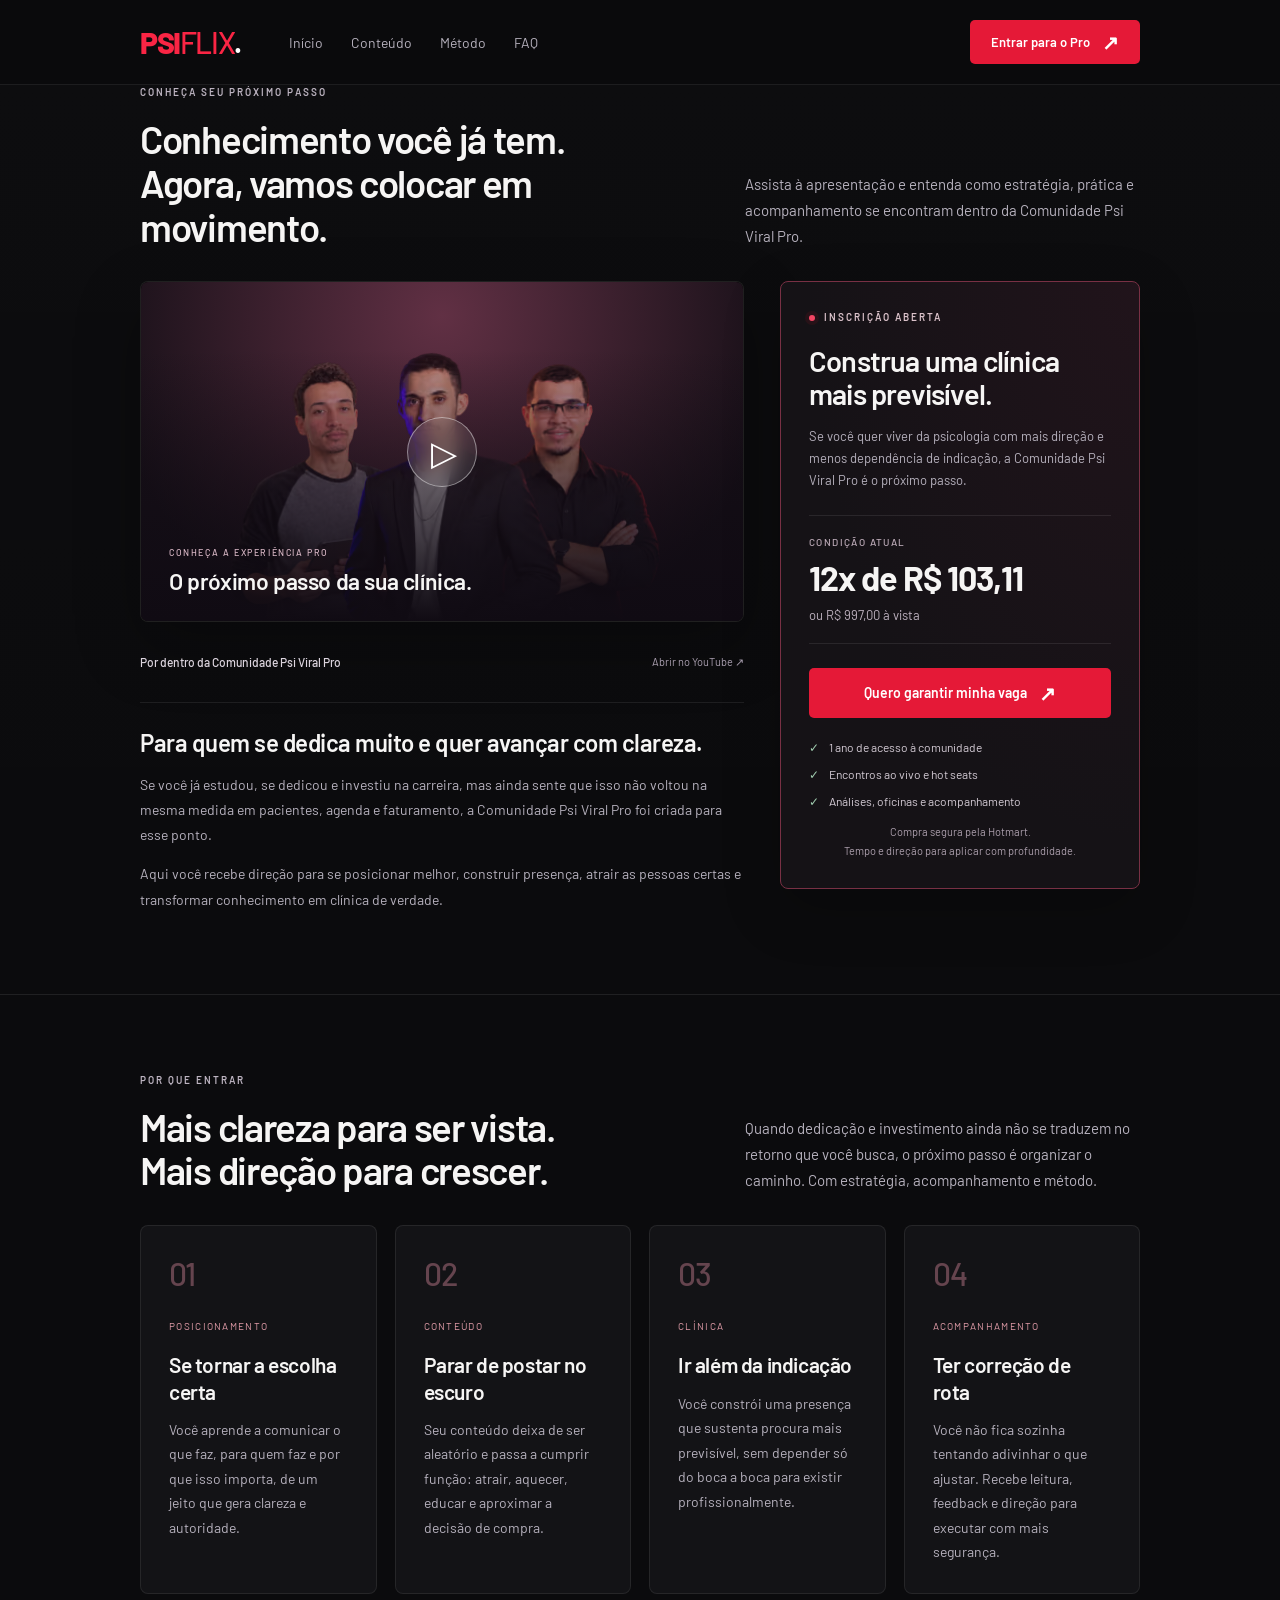
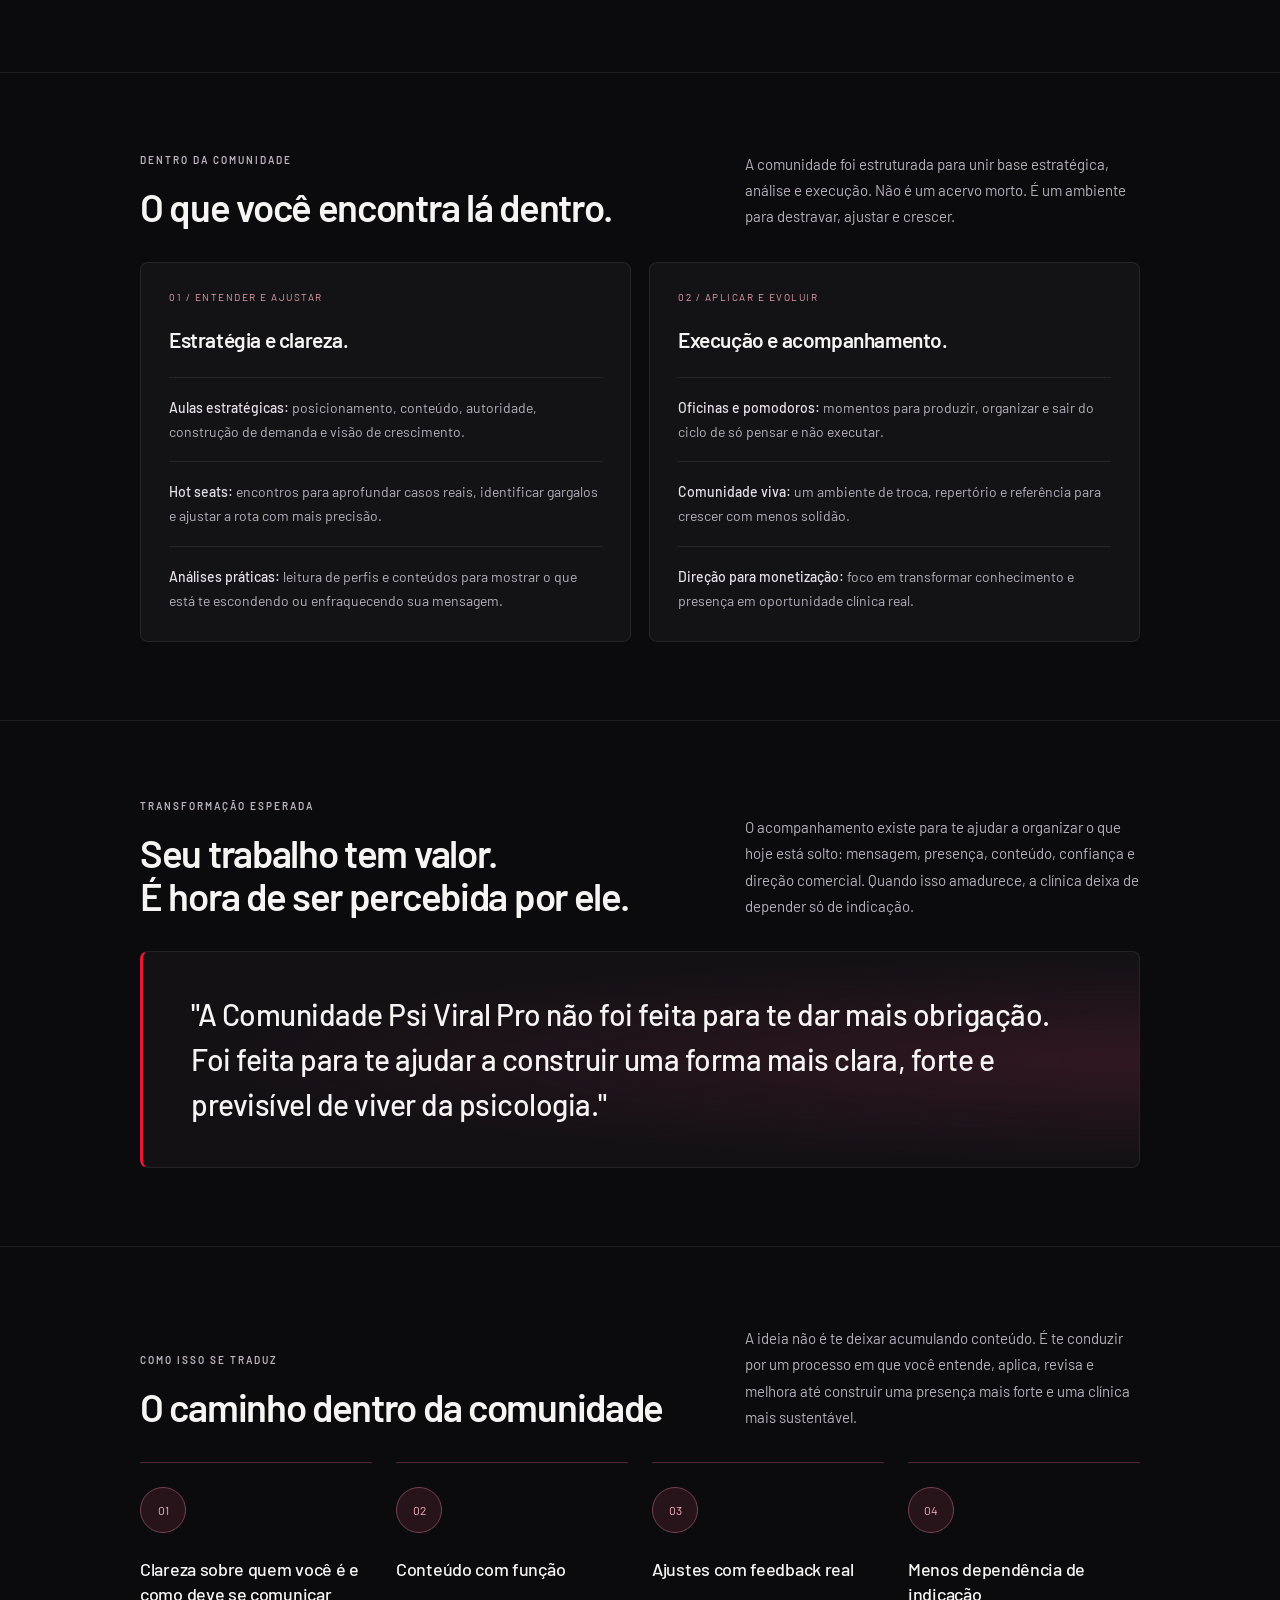
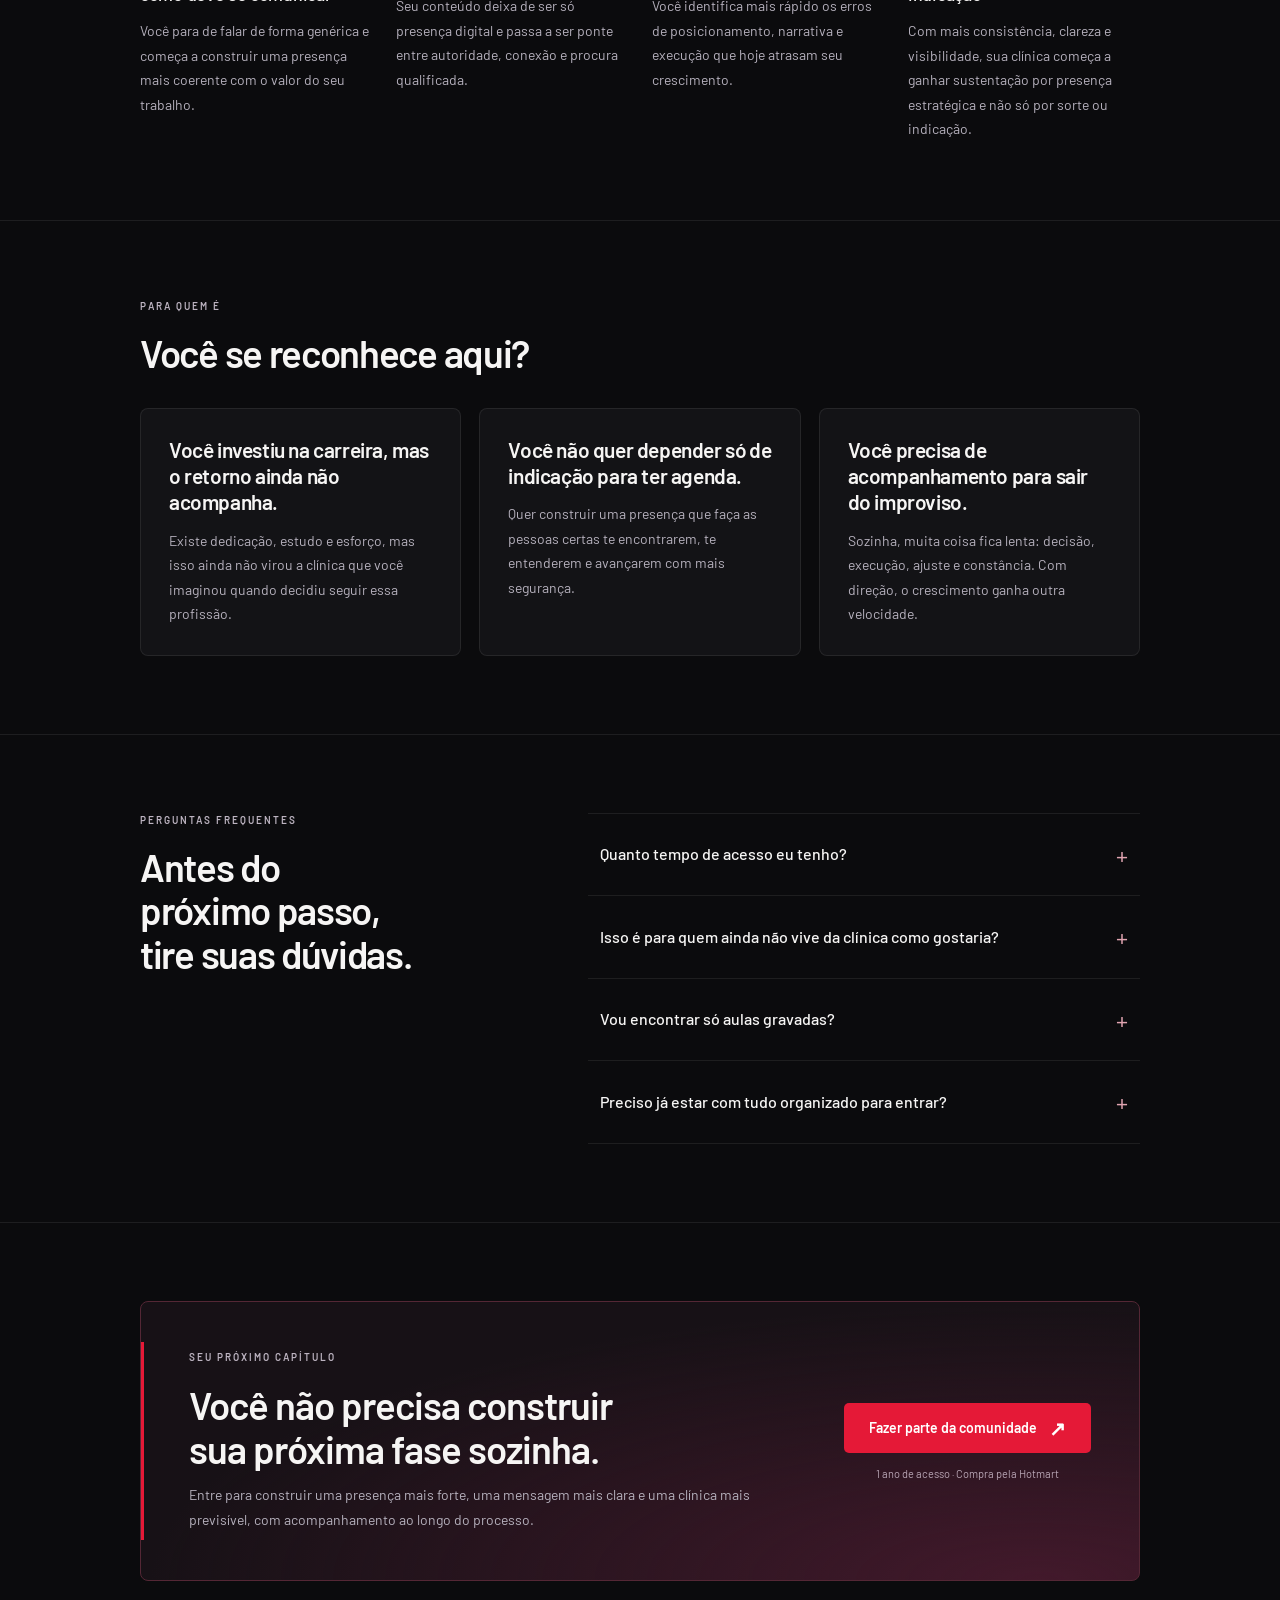
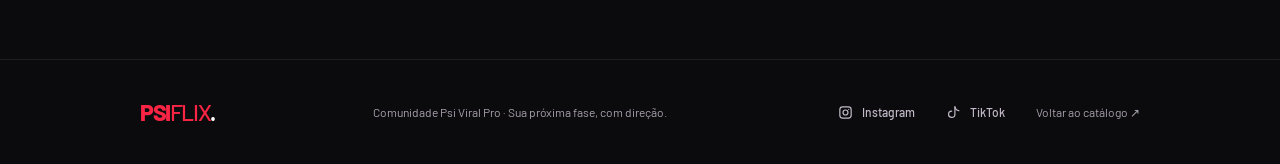
==== commit ceb4a014: "feat: add social footer links and favicon" ====
--- a/oferta/index.html
+++ b/oferta/index.html
@@ -10,10 +10,11 @@
   <link rel="preload" as="image" type="image/avif" media="(max-width: 700px)" imagesrcset="../assets/images/experts-mobile-480.avif 480w, ../assets/images/experts-mobile-600.avif 600w, ../assets/images/experts-mobile-840.avif 840w, ../assets/images/experts-mobile-1160.avif 1160w" imagesizes="calc(80vw - 32px)" fetchpriority="high">
   <link rel="preload" href="../assets/fonts/barlow-latin-400.woff2" as="font" type="font/woff2" crossorigin>
   <link rel="preload" href="../assets/fonts/barlow-latin-600.woff2" as="font" type="font/woff2" crossorigin>
-  <link rel="icon" type="image/png" href="../assets/images/icon-32.png">
+  <link rel="icon" type="image/svg+xml" href="../assets/images/favicon.svg">
+  <link rel="alternate icon" type="image/png" href="../assets/images/icon-32.png">
   <link rel="apple-touch-icon" href="../assets/images/icon-180.png">
   <script src="../assets/analytics.js" defer></script>
-  <link rel="stylesheet" href="../assets/oferta.css?v=20260919-compact-shell">
+  <link rel="stylesheet" href="../assets/oferta.css?v=20260930-social-footer">
   <script src="../assets/oferta.js?v=20260919-community" defer></script>
 </head>
 <body>
@@ -260,7 +261,7 @@
     </main>
 
     <footer class="footer">
-      <div class="shell"><a class="logo" href="../" aria-label="Psi Flix, voltar ao catálogo">PSI<span>FLIX</span><b>.</b></a><p>Comunidade Psi Viral Pro · Sua próxima fase, com direção.</p><a class="footer-link" href="../">Voltar ao catálogo ↗</a></div>
+      <div class="shell"><a class="logo" href="../" aria-label="Psi Flix, voltar ao catálogo">PSI<span>FLIX</span><b>.</b></a><p>Comunidade Psi Viral Pro · Sua próxima fase, com direção.</p><div class="footer-actions"><div class="social-links" aria-label="Redes sociais"><a class="social-link" href="https://www.instagram.com/psiviral.pro/" target="_blank" rel="noopener" aria-label="Instagram da Psi Viral"><svg viewBox="0 0 24 24" aria-hidden="true"><rect x="4" y="4" width="16" height="16" rx="4"/><circle cx="12" cy="12" r="3.5"/><path d="M16.5 7.5h.01"/></svg><span>Instagram</span></a><a class="social-link" href="https://www.tiktok.com/@psiviral.pro" target="_blank" rel="noopener" aria-label="TikTok da Psi Viral"><svg viewBox="0 0 24 24" aria-hidden="true"><path d="M14 4v10.5a4.5 4.5 0 1 1-4.5-4.5"/><path d="M14 4c.6 3.2 2.6 5 5.5 5.3"/></svg><span>TikTok</span></a></div><a class="footer-link" href="../">Voltar ao catálogo ↗</a></div></div>
     </footer>
   </div>
   <aside class="mobile-enroll" data-mobile-enroll aria-label="Inscrição na comunidade" hidden><div><strong>12x de R$ 103,11</strong><small>ou R$ 997,00 à vista · 1 ano de acesso</small></div><a class="btn btn-primary" href="https://pay.hotmart.com/K107278306V?off=hl3ang52" target="_blank" rel="noopener">Quero entrar <span aria-hidden="true">↗</span></a></aside>
--- a/assets/oferta.css
+++ b/assets/oferta.css
@@ -116,7 +116,7 @@
 .cta-panel::before{content:'';position:absolute;left:0;top:40px;bottom:40px;width:3px;background:var(--accent)}
 .cta-panel h2{max-width:640px;font-size:clamp(30px,3vw,42px);font-weight:600;line-height:1.15;letter-spacing:-1px}.cta-panel .section-sub{font-size:14px;max-width:580px}
 .final-actions{display:flex;flex-direction:column;align-items:center;gap:14px}.final-actions small{font-size:11px;color:#b7a4b3}
-.footer{border-top:1px solid var(--line);padding-block:30px}.footer .shell{display:flex;justify-content:space-between;align-items:center;gap:24px}.footer .logo{font-size:23px}.footer p,.footer-link{font-size:12px;line-height:1.5;color:#aaa1ae}.footer-link{display:inline-flex;align-items:center;min-height:44px}
+.footer{border-top:1px solid var(--line);padding-block:30px}.footer .shell{display:flex;justify-content:space-between;align-items:center;gap:24px}.footer .logo{font-size:23px}.footer p,.footer-link{font-size:12px;line-height:1.5;color:#aaa1ae}.footer-link{display:inline-flex;align-items:center;min-height:44px}.footer-actions{display:flex;align-items:center;gap:20px}.social-links{display:flex;align-items:center;gap:8px}.social-link{display:inline-flex;align-items:center;gap:8px;min-height:44px;padding-inline:10px;border:1px solid transparent;border-radius:5px;color:#c2bac8;font-size:12px;font-weight:500;transition:background .2s,border-color .2s,color .2s}.social-link:hover{background:#ffffff0a;border-color:#ffffff24;color:#fff}.social-link svg{width:17px;height:17px;fill:none;stroke:currentColor;stroke-width:1.7;stroke-linecap:round;stroke-linejoin:round;flex-shrink:0}
 .mobile-enroll{position:fixed;left:0;right:0;bottom:0;z-index:25;padding:12px 20px calc(12px + env(safe-area-inset-bottom));border-top:1px solid #65404b;background:#141015f7;backdrop-filter:blur(18px);align-items:center;justify-content:space-between;gap:18px;display:none}
 .mobile-enroll strong{display:block;font-size:16px}.mobile-enroll small{display:block;margin-top:4px;font-size:10px;color:#bfb0bd}.mobile-enroll .btn{min-height:44px;font-size:12px;padding:12px 18px}
 .reveal.is-visible{animation:reveal-in .65s var(--ease) both;animation-delay:var(--reveal-delay,0ms)}
@@ -125,7 +125,7 @@
 @media(min-width:1600px){.hero-art{right:-6%;width:73%}}
 @media(max-width:1050px){.shell{width:calc(100% - 64px)!important;padding-inline:0!important}.topbar .shell{gap:28px}.nav{gap:20px}.hero .shell{min-height:610px}.hero h1{font-size:52px}.hero-art{width:84%;right:-20%}.hero-stage{grid-template-columns:minmax(0,1fr) 320px;gap:24px}.panel{padding:24px}.price-box span{font-size:30px}.grid-4{grid-template-columns:repeat(2,minmax(0,1fr))}.section-head{gap:36px}.timeline{grid-template-columns:repeat(2,minmax(0,1fr));gap:36px}.faq-layout{gap:40px}.cta-panel{padding:36px;gap:28px}.benefit-inner{gap:16px;font-size:11px}.hero-credit{font-size:9px}}
 @media(max-width:820px){.hero-stage{grid-template-columns:1fr}.hero-side{position:static}.panel{display:grid;grid-template-columns:1fr 1fr;gap:0 28px}.panel>.eyebrow,.panel>.price-title,.panel>p:first-of-type{grid-column:1}.price-box{grid-column:2;grid-row:1/4;margin:0 0 18px;padding-top:0;border-top:0;align-self:center}.panel>.btn{grid-column:2;grid-row:4}.purchase-benefits{grid-column:1;grid-row:4/6;margin-top:18px}.panel>.purchase-note{grid-column:2}.hero-credit{display:none}.grid-3{grid-template-columns:1fr}.grid-3 .card{padding:24px}.nav{gap:16px}.topbar .shell{gap:22px}.faq-layout{grid-template-columns:1fr;gap:32px}.cta-panel{grid-template-columns:1fr}.final-actions{align-items:flex-start}}
-@media(max-width:700px){html{scroll-padding-top:94px}.shell{width:calc(100% - 40px)!important;padding-inline:0!important}.topbar .shell{min-height:72px;gap:12px}.logo{font-size:26px}.topbar .btn{font-size:12px;padding:10px 14px}.menu-toggle{display:flex}.nav{display:none;position:absolute;top:72px;left:0;right:0;background:#111114;border-bottom:1px solid var(--line);padding:12px 20px;gap:8px 24px;flex-wrap:wrap}.nav.is-open{display:flex}.hero .shell{min-height:0;padding-top:clamp(250px,62vw,365px);padding-bottom:38px}.hero-copy{width:100%;max-width:none}.hero-art{top:12px;bottom:auto;right:50%;transform:translateX(50%);width:112%;max-width:580px}.hero-art::after{background:linear-gradient(0deg,var(--bg),transparent 66%)}.hero h1{font-size:clamp(39px,8.8vw,56px);letter-spacing:-1.7px}.hero .eyebrow{font-size:9px;gap:10px;letter-spacing:1.5px;margin-bottom:18px}.hero-copy>p{font-size:15px;line-height:1.7;margin-top:20px}.hero-buttons{gap:10px;margin-top:24px}.btn{padding-inline:18px;font-size:13px}.hero-proof{gap:12px;font-size:10px}.benefit-inner{display:grid;grid-template-columns:1fr 1fr;gap:18px 14px;padding-block:22px;font-size:11px}.benefit-inner span{gap:8px}.section{padding-block:48px}.section-head{grid-template-columns:1fr;gap:18px;margin-bottom:26px}.section-title{font-size:31px;letter-spacing:-.9px}.section-sub{font-size:14px}.eyebrow{font-size:9px;margin-bottom:14px}.hero-stage{gap:28px}.video-caption{gap:12px;font-size:11px}.video-caption span{font-size:9px}.intro-copy h3{font-size:22px}.intro-copy p{font-size:14px}.panel{display:block;padding:26px}.price-title{font-size:29px}.price-box{margin-block:22px;padding-block:20px;border-top:1px solid #ffffff16}.price-box span{font-size:36px}.purchase-benefits{margin-top:22px}.grid-4,.grid-2{grid-template-columns:1fr;gap:14px}.card{padding:24px}.grid-4 .card{padding-left:70px}.grid-4 .card::before{position:absolute;top:24px;left:22px;font-size:25px}.kpi-mark{margin-bottom:12px;font-size:9px}.card h3{font-size:21px}.card p{font-size:14px}.quote{padding:28px}.quote blockquote{font-size:23px}.timeline{grid-template-columns:1fr;gap:0}.timeline li{padding:0 0 30px 64px;border-top:0;border-left:1px solid #4a2b35;margin-left:21px}.timeline li:last-child{border-color:transparent;padding-bottom:0}.timeline li::before{position:absolute;top:0;left:-22px;margin:0}.timeline strong{font-size:18px}.faq summary{padding-block:22px;font-size:15px}.faq p{padding-right:24px}.cta-panel{padding:30px 26px}.cta-panel h2{font-size:30px}.final-actions,.final-actions .btn{width:100%}.final-actions small{align-self:center}.footer{padding-block:26px 110px}.footer .shell{flex-wrap:wrap;gap:16px}.footer p{order:3;width:100%;font-size:11px}.footer-link{font-size:11px}.mobile-enroll:not([hidden]){display:flex}}
+@media(max-width:700px){html{scroll-padding-top:94px}.shell{width:calc(100% - 40px)!important;padding-inline:0!important}.topbar .shell{min-height:72px;gap:12px}.logo{font-size:26px}.topbar .btn{font-size:12px;padding:10px 14px}.menu-toggle{display:flex}.nav{display:none;position:absolute;top:72px;left:0;right:0;background:#111114;border-bottom:1px solid var(--line);padding:12px 20px;gap:8px 24px;flex-wrap:wrap}.nav.is-open{display:flex}.hero .shell{min-height:0;padding-top:clamp(250px,62vw,365px);padding-bottom:38px}.hero-copy{width:100%;max-width:none}.hero-art{top:12px;bottom:auto;right:50%;transform:translateX(50%);width:112%;max-width:580px}.hero-art::after{background:linear-gradient(0deg,var(--bg),transparent 66%)}.hero h1{font-size:clamp(39px,8.8vw,56px);letter-spacing:-1.7px}.hero .eyebrow{font-size:9px;gap:10px;letter-spacing:1.5px;margin-bottom:18px}.hero-copy>p{font-size:15px;line-height:1.7;margin-top:20px}.hero-buttons{gap:10px;margin-top:24px}.btn{padding-inline:18px;font-size:13px}.hero-proof{gap:12px;font-size:10px}.benefit-inner{display:grid;grid-template-columns:1fr 1fr;gap:18px 14px;padding-block:22px;font-size:11px}.benefit-inner span{gap:8px}.section{padding-block:48px}.section-head{grid-template-columns:1fr;gap:18px;margin-bottom:26px}.section-title{font-size:31px;letter-spacing:-.9px}.section-sub{font-size:14px}.eyebrow{font-size:9px;margin-bottom:14px}.hero-stage{gap:28px}.video-caption{gap:12px;font-size:11px}.video-caption span{font-size:9px}.intro-copy h3{font-size:22px}.intro-copy p{font-size:14px}.panel{display:block;padding:26px}.price-title{font-size:29px}.price-box{margin-block:22px;padding-block:20px;border-top:1px solid #ffffff16}.price-box span{font-size:36px}.purchase-benefits{margin-top:22px}.grid-4,.grid-2{grid-template-columns:1fr;gap:14px}.card{padding:24px}.grid-4 .card{padding-left:70px}.grid-4 .card::before{position:absolute;top:24px;left:22px;font-size:25px}.kpi-mark{margin-bottom:12px;font-size:9px}.card h3{font-size:21px}.card p{font-size:14px}.quote{padding:28px}.quote blockquote{font-size:23px}.timeline{grid-template-columns:1fr;gap:0}.timeline li{padding:0 0 30px 64px;border-top:0;border-left:1px solid #4a2b35;margin-left:21px}.timeline li:last-child{border-color:transparent;padding-bottom:0}.timeline li::before{position:absolute;top:0;left:-22px;margin:0}.timeline strong{font-size:18px}.faq summary{padding-block:22px;font-size:15px}.faq p{padding-right:24px}.cta-panel{padding:30px 26px}.cta-panel h2{font-size:30px}.final-actions,.final-actions .btn{width:100%}.final-actions small{align-self:center}.footer{padding-block:26px 110px}.footer .shell{flex-wrap:wrap;gap:16px}.footer p{order:3;width:100%;font-size:11px}.footer-actions{margin-left:auto;flex-direction:column;align-items:flex-end;gap:6px}.social-links{gap:2px}.social-link{font-size:11px;padding-inline:7px}.footer-link{font-size:11px}.mobile-enroll:not([hidden]){display:flex}}
 @media(max-width:700px){.hero-art{mask-image:linear-gradient(#000 50%,transparent 100%)}.hero-art::after{background:none}.video-preview-title{left:18px;right:18px;bottom:15px;font-size:18px}.video-preview-title>span{font-size:8px;margin-bottom:5px}.video-play-icon{width:50px;height:50px;font-size:26px;margin-bottom:28px}.video-caption>a{font-size:10px}}
 @media(max-width:700px){.presentation{padding-top:0}}
 @media(prefers-reduced-motion:reduce){html{scroll-behavior:auto}*,*::before,*::after{animation:none!important;transition:none!important;scroll-behavior:auto!important}}
